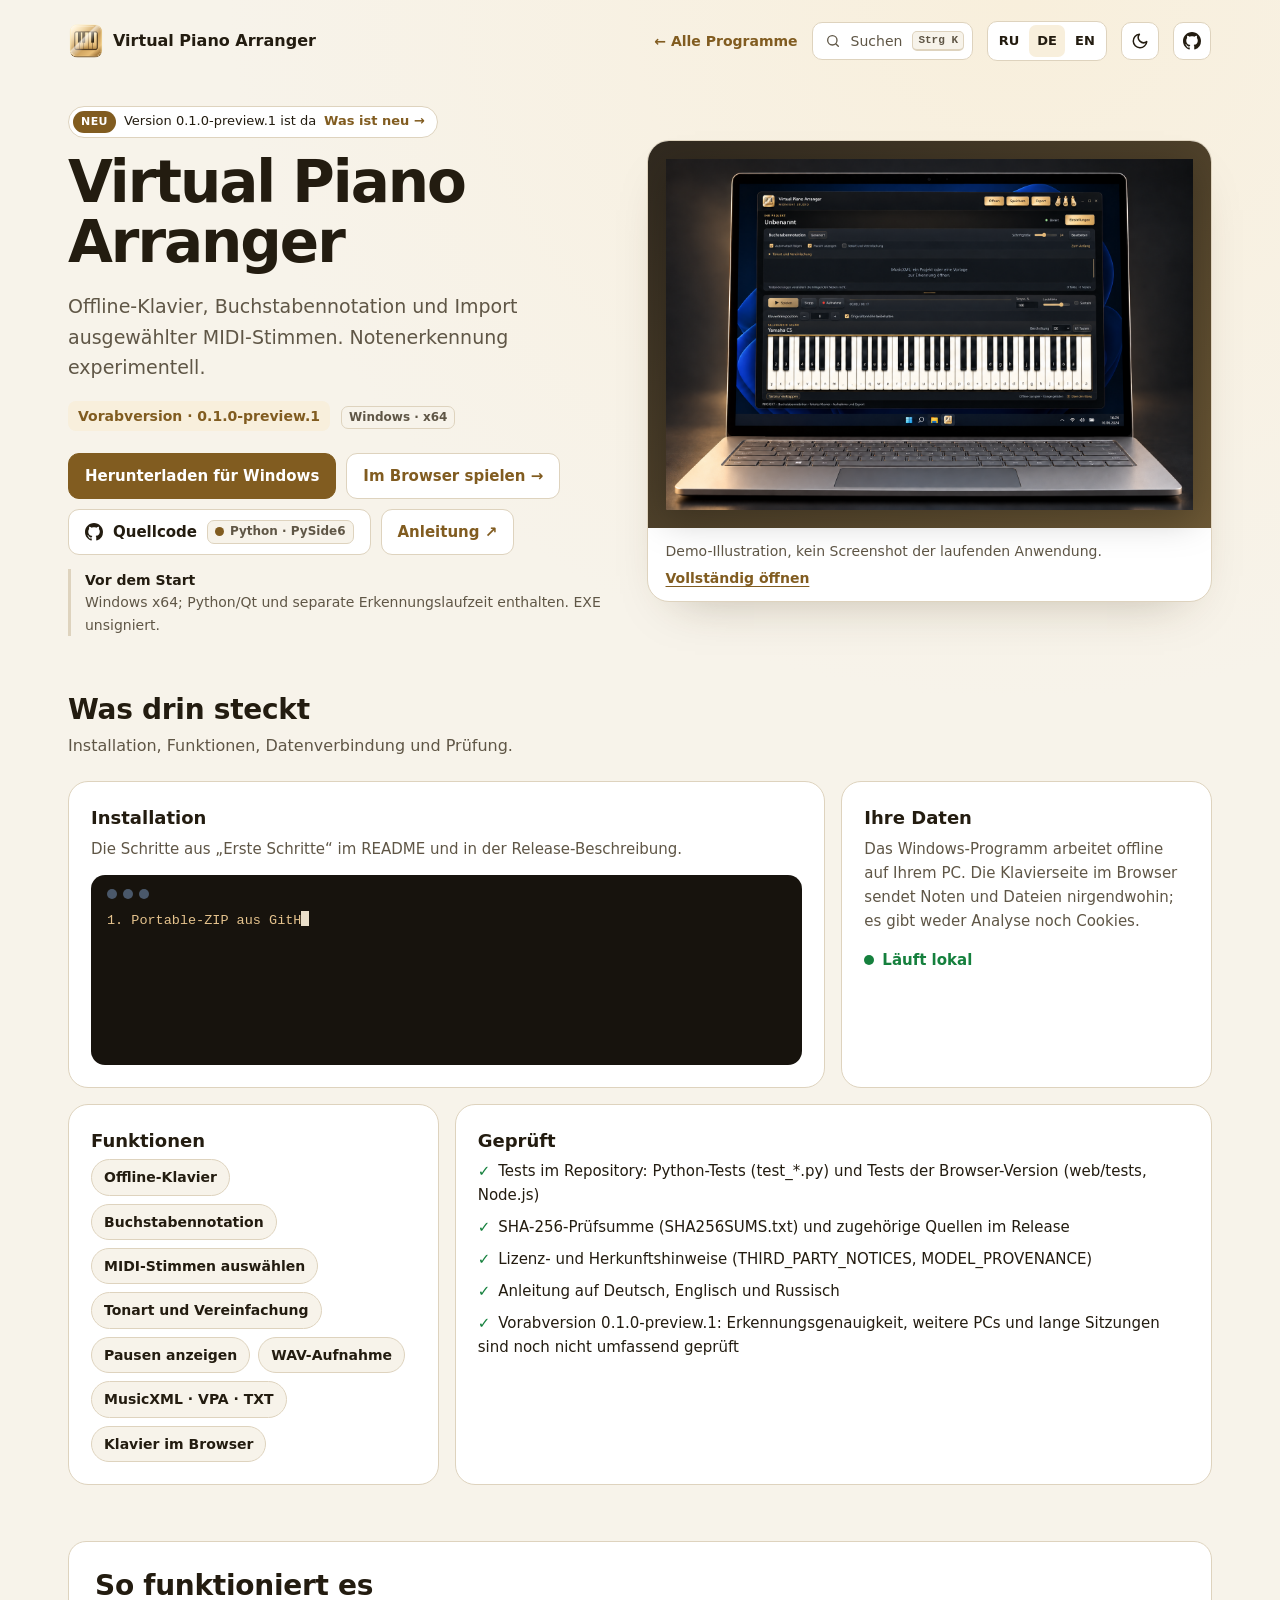
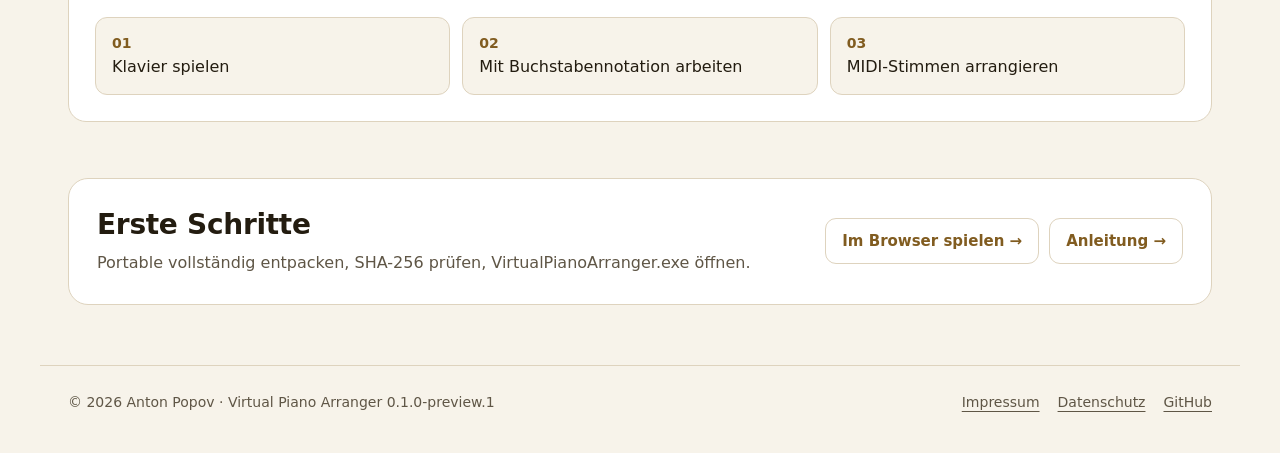
==== index.html @ 92aedd3a "site: studio guide, language pedals and note backdrop on play page" ====
<!doctype html>
<html lang="de">
<head>
<meta charset="utf-8">
<meta name="viewport" content="width=device-width,initial-scale=1">
<meta name="color-scheme" content="light dark">
<meta name="description" content="Offline-Klavier, Buchstabennotation und Import ausgewählter MIDI-Stimmen. Notenerkennung experimentell.">
<title>Virtual Piano Arranger — Anleitung · Vorabversion · 0.1.0-preview.1</title>
<link rel="icon" href="presentation-icon.png">
<script src="assets/kit/kit-theme.js"></script><link rel="stylesheet" href="assets/kit/kit.css?v=2026.11.05-1"><link rel="stylesheet" href="theme.css?v=2026.11.05-1"><script src="assets/kit/programs.js?v=2026.11.05-1" defer></script><script src="assets/kit/kit.js?v=2026.11.05-1" defer></script>
<link rel="stylesheet" href="presentation.css?v=2026.11.05-1">
</head>
<body class="ppk-page">
<a class="ppk-skip" href="#main">Zum Inhalt</a>
<div class="ppk-nav-wrap" id="ppk-nav-wrap">
  <nav class="ppk-nav" aria-label="Hauptnavigation">
    <a class="ppk-brand" href="index.html"><img src="presentation-icon.png" alt="" width="34" height="34"><span>Virtual Piano Arranger</span></a>
    <span class="ppk-spacer"></span>
    <a class="ppk-back" href="https://popovantondev.github.io/popovantondev/index.html">← Alle Programme</a>
    <button class="ppk-search-btn" type="button" data-ppk-open-search aria-label="Programme durchsuchen"><span>Suchen</span><kbd>Strg K</kbd></button>
    <div class="ppk-langs"><a href="index-ru.html" lang="ru" hreflang="ru">RU</a><a href="index.html" lang="de" hreflang="de" aria-current="page">DE</a><a href="index-en.html" lang="en" hreflang="en">EN</a></div>
    <button class="ppk-icon-btn ppk-theme-btn" type="button" data-ppk-theme aria-label="Farbschema wechseln"></button>
    <a class="ppk-icon-btn ppk-gh-btn" href="https://github.com/popovantondev/VirtualPianoArranger" aria-label="GitHub"></a>
  </nav>
</div>
<main class="ppk-shell" id="main">
<div class="ppk-hero">
<div>
<a class="ppk-pill" href="https://github.com/popovantondev/VirtualPianoArranger/releases/tag/v0.1.0-preview.1"><span class="ppk-new">NEU</span><span>Version 0.1.0-preview.1 ist da</span> <span class="ppk-more">Was ist neu →</span></a>
<h1>Virtual Piano Arranger</h1>
<p class="ppk-lead">Offline-Klavier, Buchstabennotation und Import ausgewählter MIDI-Stimmen. Notenerkennung experimentell.</p>
<span class="ppk-status">Vorabversion · 0.1.0-preview.1</span> <span class="ppk-chip ppk-meta-chip">Windows · x64</span>
<div class="ppk-actions">
<a class="ppk-btn ppk-btn-primary" href="https://github.com/popovantondev/VirtualPianoArranger/releases/tag/v0.1.0-preview.1">Herunterladen für Windows</a>
<a class="ppk-btn" href="play-de.html">Im Browser spielen →</a>
<a class="ppk-btn ppk-btn-gh" href="https://github.com/popovantondev/VirtualPianoArranger">Quellcode <span class="ppk-chip"><i class="ppk-dot"></i>Python · PySide6</span></a>
<a class="ppk-btn" href="Guide-de.html">Anleitung ↗</a>
</div>
<p class="ppk-requirements"><strong>Vor dem Start</strong>Windows x64; Python/Qt und separate Erkennungslaufzeit enthalten. EXE unsigniert.</p>

</div>
<figure class="ppk-preview">
<div class="ppk-stage"><a href="assets/surface-laptop-de-v1.png"><img src="assets/surface-laptop-de-v1.png" alt="Virtual Piano Arranger — Demo-Illustration, kein Screenshot der laufenden Anwendung." decoding="async"></a></div>
<figcaption>Demo-Illustration, kein Screenshot der laufenden Anwendung.<a class="ppk-open" href="assets/surface-laptop-de-v1.png">Vollständig öffnen</a></figcaption>
</figure>
</div>

<section class="ppk-bento-section ppk-section ppk-reveal">
<h2>Was drin steckt</h2>
<p class="ppk-sub">Installation, Funktionen, Datenverbindung und Prüfung.</p>
<div class="ppk-bento">
<div class="ppk-tile ppk-wide"><h3>Installation</h3><p>Die Schritte aus „Erste Schritte“ im README und in der Release-Beschreibung.</p><div class="ppk-term" role="group" aria-label="Installation"><div class="ppk-term-bar"><i></i><i></i><i></i></div><div class="ppk-term-out"><div class="ppk-ps">1. Portable-ZIP aus GitHub Releases laden, SHA-256 mit SHA256SUMS.txt vergleichen</div><div class="ppk-ps">2. Den gesamten Portable-Ordner entpacken</div><div class="ppk-dim">   Die EXE nicht von ihren Begleitdateien trennen; Python und Administratorrechte sind nicht nötig</div><div class="ppk-ps">3. VirtualPianoArranger.exe starten (die EXE ist nicht digital signiert)</div><div class="ppk-ok">4. MIDI-Datei öffnen, Stimmen anhören und importieren</div></div></div></div>
<div class="ppk-tile"><h3>Ihre Daten</h3><p>Das Windows-Programm arbeitet offline auf Ihrem PC. Die Klavierseite im Browser sendet Noten und Dateien nirgendwohin; es gibt weder Analyse noch Cookies.</p><span class="ppk-live">Läuft lokal</span></div>
<div class="ppk-tile"><h3>Funktionen</h3><div class="ppk-chips"><span>Offline-Klavier</span><span>Buchstabennotation</span><span>MIDI-Stimmen auswählen</span><span>Tonart und Vereinfachung</span><span>Pausen anzeigen</span><span>WAV-Aufnahme</span><span>MusicXML · VPA · TXT</span><span>Klavier im Browser</span></div></div>
<div class="ppk-tile ppk-wide"><h3>Geprüft</h3><ul class="ppk-checks"><li>Tests im Repository: Python-Tests (test_*.py) und Tests der Browser-Version (web/tests, Node.js)</li><li>SHA-256-Prüfsumme (SHA256SUMS.txt) und zugehörige Quellen im Release</li><li>Lizenz- und Herkunftshinweise (THIRD_PARTY_NOTICES, MODEL_PROVENANCE)</li><li>Anleitung auf Deutsch, Englisch und Russisch</li><li>Vorabversion 0.1.0-preview.1: Erkennungsgenauigkeit, weitere PCs und lange Sitzungen sind noch nicht umfassend geprüft</li></ul></div>
</div>
</section>

<section class="ppk-section ppk-process ppk-reveal" aria-labelledby="process-title">
<h2 id="process-title">So funktioniert es</h2>
<ol class="ppk-flow"><li>Klavier spielen</li><li>Mit Buchstabennotation arbeiten</li><li>MIDI-Stimmen arrangieren</li></ol>
</section>

<section class="ppk-section ppk-start ppk-reveal">
<div><h2>Erste Schritte</h2><p>Portable vollständig entpacken, SHA-256 prüfen, VirtualPianoArranger.exe öffnen.</p></div>
<div class="ppk-actions"><a class="ppk-btn" href="play-de.html">Im Browser spielen →</a><a class="ppk-btn" href="Guide-de.html">Anleitung →</a></div>
</section>
</main>
<footer class="ppk-footer">
  <span>© 2026 Anton Popov · Virtual Piano Arranger 0.1.0-preview.1</span>
  <nav aria-label="Rechtliches"><a href="https://popovantondev.github.io/popovantondev/impressum.html">Impressum</a><a href="https://popovantondev.github.io/popovantondev/datenschutz.html">Datenschutz</a><a href="https://github.com/popovantondev/VirtualPianoArranger">GitHub</a></nav>
</footer>
</body>
</html>
---- assets/kit/kit.css ----
/* popovantondev shared kit: tokens, header, search palette, components, footer.
   Everything is prefixed ppk-. Pages set their accent in their own CSS (see demo.html).
   Kit tokens have zero specificity (:where), so any page rule overrides them regardless of load order. */

/* ---------- tokens ---------- */
:where(:root){color-scheme:light;
  --ppk-bg:#f3f6fb;--ppk-panel:#ffffff;--ppk-ink:#172a42;--ppk-muted:#52647b;--ppk-line:#d9e3ee;
  --ppk-accent:#0f6f7c;--ppk-accent-ink:#ffffff;--ppk-tint:#e2f2f3;--ppk-hero:#0c3a45;--ppk-hero-end:#1b6b78;
  --ppk-glass:rgba(255,255,255,.76);--ppk-term:#0f1b26;--ppk-term-ink:#d6e4ef;--ppk-term-ps:#7fd4dc;--ppk-term-ok:#6ee787;--ppk-term-dim:#8fa3b6;
  --ppk-ok:#15803d;--ppk-ok-bg:#dcfce7;--ppk-ok-fg:#166534;--ppk-warn-bg:#fef3c7;--ppk-warn-fg:#92400e;
  --ppk-focus:#1a5fd0;--ppk-shadow:0 22px 50px -30px rgba(22,43,72,.35);
  --ppk-radius-s:8px;--ppk-radius-m:12px;--ppk-radius-l:20px;--ppk-radius-pill:999px;
  --ppk-font:system-ui,-apple-system,"Segoe UI",sans-serif;--ppk-mono:ui-monospace,"Cascadia Code",Consolas,monospace;--ppk-shell:1200px}
:where([data-theme="dark"]){color-scheme:dark;
  --ppk-bg:#0c131b;--ppk-panel:#131d28;--ppk-ink:#e5edf5;--ppk-muted:#9badbf;--ppk-line:#233142;
  --ppk-accent:#3cc1cc;--ppk-accent-ink:#03262b;--ppk-tint:#11343a;--ppk-hero:#082a32;--ppk-hero-end:#145a65;
  --ppk-glass:rgba(19,29,40,.76);--ppk-term:#070d13;--ppk-term-ink:#d6e4ef;--ppk-term-ps:#7fd4dc;--ppk-term-ok:#6ee787;--ppk-term-dim:#8fa3b6;
  --ppk-ok:#4ade80;--ppk-ok-bg:#14532d;--ppk-ok-fg:#bbf7d0;--ppk-warn-bg:#78350f;--ppk-warn-fg:#fde68a;
  --ppk-focus:#7ab8ff;--ppk-shadow:0 22px 50px -30px rgba(0,0,0,.7)}
@media (prefers-color-scheme:dark){:where(:root:not([data-theme])){color-scheme:dark;
  --ppk-bg:#0c131b;--ppk-panel:#131d28;--ppk-ink:#e5edf5;--ppk-muted:#9badbf;--ppk-line:#233142;
  --ppk-accent:#3cc1cc;--ppk-accent-ink:#03262b;--ppk-tint:#11343a;--ppk-hero:#082a32;--ppk-hero-end:#145a65;
  --ppk-glass:rgba(19,29,40,.76);--ppk-term:#070d13;--ppk-term-ink:#d6e4ef;--ppk-term-ps:#7fd4dc;--ppk-term-ok:#6ee787;--ppk-term-dim:#8fa3b6;
  --ppk-ok:#4ade80;--ppk-ok-bg:#14532d;--ppk-ok-fg:#bbf7d0;--ppk-warn-bg:#78350f;--ppk-warn-fg:#fde68a;
  --ppk-focus:#7ab8ff;--ppk-shadow:0 22px 50px -30px rgba(0,0,0,.7)}}

/* ---------- base (only inside pages that opt in with class ppk-page on body) ---------- */
.ppk-page{margin:0;background:radial-gradient(ellipse at 80% 0,var(--ppk-tint),transparent 55%),var(--ppk-bg);background-attachment:fixed;color:var(--ppk-ink);font:16px/1.6 var(--ppk-font);transition:background-color .3s,color .3s}
.ppk-page *,.ppk-page *::before,.ppk-page *::after{box-sizing:border-box}
:where(.ppk-page a){color:var(--ppk-accent);text-underline-offset:4px}
:where(.ppk-page img){max-width:100%;height:auto}
:where(.ppk-page button){font:inherit;color:inherit}
.ppk-page :focus-visible,.ppk-overlay :focus-visible,.ppk-nav-wrap :focus-visible,.ppk-footer :focus-visible{outline:3px solid var(--ppk-focus);outline-offset:3px}
:where(.ppk-page h1),.ppk-title{font-size:clamp(34px,4.6vw,58px);line-height:1.05;letter-spacing:-.035em;margin:14px 0 18px}
:where(.ppk-page h2),.ppk-h2{font-size:clamp(22px,2.4vw,28px);line-height:1.25;letter-spacing:-.01em;margin:0 0 6px}
.ppk-page [hidden],.ppk-overlay[hidden]{display:none!important}
.ppk-shell{max-width:var(--ppk-shell);margin:0 auto;padding:0 28px}
.ppk-section{margin:56px 0;position:relative}
.ppk-sub{color:var(--ppk-muted);margin:0 0 22px}
.ppk-sr-only{position:absolute!important;width:1px;height:1px;margin:-1px;padding:0;overflow:hidden;clip:rect(0 0 0 0);white-space:nowrap;border:0}
.ppk-skip{position:absolute;left:12px;top:-60px;z-index:200;background:var(--ppk-panel);color:var(--ppk-ink);border:2px solid var(--ppk-focus);border-radius:var(--ppk-radius-m);padding:8px 14px;font-weight:700;text-decoration:none}
.ppk-skip:focus{top:12px}
html.ppk-lock{overflow:hidden}

/* ---------- icons (CSS masks, work without JS and without inline SVG) ---------- */
.ppk-search-btn::before,.ppk-gh-btn::before,.ppk-theme-btn::before,.ppk-btn-gh::before{content:"";flex:none;background:currentColor;-webkit-mask:var(--ppk-ico) center/contain no-repeat;mask:var(--ppk-ico) center/contain no-repeat}
.ppk-search-btn::before{--ppk-ico:url("data:image/svg+xml,%3Csvg xmlns='http://www.w3.org/2000/svg' viewBox='0 0 24 24' fill='none' stroke='black' stroke-width='2' stroke-linecap='round'%3E%3Ccircle cx='11' cy='11' r='7'/%3E%3Cpath d='m20 20-3.5-3.5'/%3E%3C/svg%3E");width:16px;height:16px}
.ppk-gh-btn::before,.ppk-btn-gh::before{--ppk-ico:url("data:image/svg+xml,%3Csvg xmlns='http://www.w3.org/2000/svg' viewBox='0 0 16 16'%3E%3Cpath d='M8 0C3.58 0 0 3.58 0 8c0 3.54 2.29 6.53 5.47 7.59.4.07.55-.17.55-.38 0-.19-.01-.82-.01-1.49-2.01.37-2.53-.49-2.69-.94-.09-.23-.48-.94-.82-1.13-.28-.15-.68-.52-.01-.53.63-.01 1.08.58 1.23.82.72 1.21 1.87.87 2.33.66.07-.52.28-.87.51-1.07-1.78-.2-3.64-.89-3.64-3.95 0-.87.31-1.59.82-2.15-.08-.2-.36-1.02.08-2.12 0 0 .67-.21 2.2.82.64-.18 1.32-.27 2-.27.68 0 1.36.09 2 .27 1.53-1.04 2.2-.82 2.2-.82.44 1.1.16 1.92.08 2.12.51.56.82 1.27.82 2.15 0 3.07-1.87 3.75-3.65 3.95.29.25.54.73.54 1.48 0 1.07-.01 1.93-.01 2.2 0 .21.15.46.55.38A8.013 8.013 0 0 0 16 8c0-4.42-3.58-8-8-8z'/%3E%3C/svg%3E");width:18px;height:18px}
.ppk-theme-btn::before{--ppk-ico:url("data:image/svg+xml,%3Csvg xmlns='http://www.w3.org/2000/svg' viewBox='0 0 24 24' fill='none' stroke='black' stroke-width='2' stroke-linecap='round' stroke-linejoin='round'%3E%3Cpath d='M21 12.8A9 9 0 1 1 11.2 3a7 7 0 0 0 9.8 9.8z'/%3E%3C/svg%3E");width:18px;height:18px}
:root[data-theme="dark"] .ppk-theme-btn::before{--ppk-ico:url("data:image/svg+xml,%3Csvg xmlns='http://www.w3.org/2000/svg' viewBox='0 0 24 24' fill='none' stroke='black' stroke-width='2' stroke-linecap='round'%3E%3Ccircle cx='12' cy='12' r='4.5'/%3E%3Cpath d='M12 2v2M12 20v2M4.9 4.9l1.4 1.4M17.7 17.7l1.4 1.4M2 12h2M20 12h2M4.9 19.1l1.4-1.4M17.7 6.3l1.4-1.4'/%3E%3C/svg%3E")}
@media (prefers-color-scheme:dark){:root:not([data-theme]) .ppk-theme-btn::before{--ppk-ico:url("data:image/svg+xml,%3Csvg xmlns='http://www.w3.org/2000/svg' viewBox='0 0 24 24' fill='none' stroke='black' stroke-width='2' stroke-linecap='round'%3E%3Ccircle cx='12' cy='12' r='4.5'/%3E%3Cpath d='M12 2v2M12 20v2M4.9 4.9l1.4 1.4M17.7 17.7l1.4 1.4M2 12h2M20 12h2M4.9 19.1l1.4-1.4M17.7 6.3l1.4-1.4'/%3E%3C/svg%3E")}}
.ppk-search-btn:has(svg)::before,.ppk-icon-btn:has(svg)::before,.ppk-btn-gh:has(svg)::before{display:none}

/* ---------- header: static markup, JS only improves it ---------- */
.ppk-nav-wrap{position:sticky;top:0;z-index:40;padding:10px 0 0;transition:padding .3s}
.ppk-nav-wrap.ppk-floating{padding-inline:8px}
.ppk-nav{max-width:var(--ppk-shell);margin:0 auto;display:flex;align-items:center;gap:14px;padding:10px 28px;border:1px solid transparent;border-radius:0;font:14px/1.3 var(--ppk-font);color:var(--ppk-ink);transition:max-width .35s cubic-bezier(.2,.8,.2,1),padding .35s cubic-bezier(.2,.8,.2,1),border-radius .35s,background-color .35s,box-shadow .35s}
.ppk-nav *,.ppk-nav *::before,.ppk-nav *::after{box-sizing:border-box}
.ppk-floating .ppk-nav{max-width:980px;padding:8px 10px 8px 16px;border-color:var(--ppk-line);border-radius:var(--ppk-radius-pill);background:var(--ppk-glass);-webkit-backdrop-filter:blur(14px) saturate(1.4);backdrop-filter:blur(14px) saturate(1.4);box-shadow:0 10px 30px -18px rgba(0,0,0,.35)}
.ppk-brand{display:flex;align-items:center;gap:10px;min-width:0;font-size:16px;font-weight:750;color:var(--ppk-ink);text-decoration:none;white-space:nowrap}
.ppk-brand img{width:34px;height:34px;flex:none;border-radius:9px}
.ppk-brand span{overflow:hidden;text-overflow:ellipsis}
.ppk-spacer{flex:1}
.ppk-back{display:inline-flex;align-items:center;min-height:38px;font-size:14px;font-weight:650;color:var(--ppk-accent);text-decoration:none;white-space:nowrap}
.ppk-back:hover{text-decoration:underline;text-underline-offset:4px}
.ppk-search-btn{display:none;align-items:center;gap:10px;min-height:38px;padding:6px 8px 6px 12px;border:1px solid var(--ppk-line);border-radius:10px;background:var(--ppk-panel);color:var(--ppk-muted);font:inherit;font-size:14px;cursor:pointer;transition:border-color .2s}
.ppk-search-btn:hover{border-color:var(--ppk-accent)}
html.ppk-js .ppk-search-btn{display:flex}
.ppk-search-btn kbd,.ppk-kbd{font:600 11px/1 var(--ppk-mono);border:1px solid var(--ppk-line);border-bottom-width:2px;border-radius:5px;padding:3px 5px;color:var(--ppk-muted);background:var(--ppk-bg)}
.ppk-langs{display:flex;gap:2px;padding:3px;border:1px solid var(--ppk-line);border-radius:10px;background:var(--ppk-panel)}
.ppk-langs a{display:grid;place-items:center;min-width:36px;min-height:32px;border-radius:7px;color:var(--ppk-ink);font-size:13px;font-weight:700;text-decoration:none}
.ppk-langs a:hover{background:var(--ppk-bg)}
.ppk-langs a[aria-current]{background:var(--ppk-tint);color:var(--ppk-ink)}
.ppk-icon-btn{display:grid;place-items:center;width:38px;height:38px;padding:0;border:1px solid var(--ppk-line);border-radius:10px;background:var(--ppk-panel);color:var(--ppk-ink);text-decoration:none;cursor:pointer;transition:border-color .2s}
.ppk-icon-btn:hover{border-color:var(--ppk-accent)}
.ppk-icon-btn svg{width:18px;height:18px}
html:not(.ppk-js) .ppk-theme-btn{display:none}

/* ---------- hero parts ---------- */
.ppk-hero{display:grid;grid-template-columns:minmax(0,1fr) minmax(0,1.05fr);gap:40px;align-items:center;margin:34px 0 10px}
.ppk-hero>*{min-width:0}
.ppk-pill{display:inline-flex;align-items:center;gap:8px;max-width:100%;padding:4px 12px 4px 4px;border:1px solid var(--ppk-line);border-radius:var(--ppk-radius-pill);background:var(--ppk-panel);color:var(--ppk-ink);font-size:13px;text-decoration:none;transition:border-color .2s,transform .2s}
.ppk-pill:hover{border-color:var(--ppk-accent);transform:translateY(-1px)}
.ppk-pill .ppk-new{flex:none;background:var(--ppk-accent);color:var(--ppk-accent-ink);border-radius:var(--ppk-radius-pill);padding:2px 8px;font-weight:800;font-size:11px;letter-spacing:.04em}
.ppk-pill .ppk-more{color:var(--ppk-accent);font-weight:650;white-space:nowrap}
.ppk-lead{margin:0 0 18px;color:var(--ppk-muted);font-size:19px}
.ppk-status{display:inline-block;padding:4px 10px;border-radius:var(--ppk-radius-s);background:var(--ppk-tint);color:var(--ppk-accent);font-size:14px;font-weight:700}
.ppk-actions{display:flex;flex-wrap:wrap;align-items:center;gap:10px;margin:22px 0 14px}
.ppk-btn{display:inline-flex;align-items:center;gap:10px;min-height:46px;padding:10px 16px;border:1px solid var(--ppk-line);border-radius:11px;background:var(--ppk-panel);color:var(--ppk-accent);font-size:15px;font-weight:700;text-decoration:none;cursor:pointer;transition:transform .15s,box-shadow .2s,border-color .2s}
.ppk-btn:hover{transform:translateY(-1px);box-shadow:0 8px 20px -12px rgba(0,0,0,.35);border-color:var(--ppk-accent)}
.ppk-btn-primary{background:var(--ppk-accent);border-color:var(--ppk-accent);color:var(--ppk-accent-ink)}
.ppk-btn-gh{color:var(--ppk-ink)}
.ppk-chip{display:inline-flex;align-items:center;gap:6px;padding:1px 7px;border:1px solid var(--ppk-line);border-radius:7px;background:var(--ppk-bg);color:var(--ppk-muted);font-size:12px;font-weight:600}
.ppk-dot{display:inline-block;width:9px;height:9px;border-radius:50%;background:var(--ppk-accent)}
.ppk-requirements{margin:0;padding-left:14px;border-left:3px solid var(--ppk-line);color:var(--ppk-muted);font-size:14px}
.ppk-requirements strong{display:block;color:var(--ppk-ink)}
.ppk-preview{position:relative;margin:0;overflow:hidden;border:1px solid var(--ppk-line);border-radius:22px;background:var(--ppk-panel);box-shadow:var(--ppk-shadow)}
.ppk-stage{display:grid;place-items:center;padding:18px;background:linear-gradient(145deg,var(--ppk-hero),var(--ppk-hero-end))}
.ppk-stage img{display:block;width:auto;max-height:470px;filter:drop-shadow(0 8px 18px rgba(0,0,0,.25))}
.ppk-preview figcaption{padding:12px 18px;color:var(--ppk-muted);font-size:14px}

/* ---------- bento ---------- */
.ppk-bento{display:grid;grid-template-columns:repeat(3,minmax(0,1fr));gap:16px}
.ppk-tile{position:relative;min-width:0;overflow:hidden;padding:22px;border:1px solid var(--ppk-line);border-radius:var(--ppk-radius-l);background:var(--ppk-panel)}
.ppk-tile h3{margin:0 0 4px;font-size:18px}
.ppk-tile p{margin:0 0 14px;color:var(--ppk-muted);font-size:15px}
.ppk-wide{grid-column:span 2}
.ppk-term{min-height:178px;overflow:hidden;padding:14px 16px;border-radius:14px;background:var(--ppk-term);color:var(--ppk-term-ink);font:13.5px/1.75 var(--ppk-mono)}
.ppk-term-bar{display:flex;gap:6px;margin-bottom:10px}
.ppk-term-bar i{width:10px;height:10px;border-radius:50%;background:#4a586a}
.ppk-term-out>div{overflow-wrap:anywhere}
.ppk-term .ppk-ps{color:var(--ppk-term-ps)}
.ppk-term .ppk-ok{color:var(--ppk-term-ok)}
.ppk-term .ppk-dim{color:var(--ppk-term-dim)}
.ppk-cursor{display:inline-block;width:8px;height:1.05em;background:var(--ppk-term-ink);vertical-align:-2px;animation:ppk-blink 1s steps(1) infinite}
@keyframes ppk-blink{50%{opacity:0}}
.ppk-chips{display:flex;flex-wrap:wrap;gap:8px}
.ppk-chips span{padding:6px 12px;border:1px solid var(--ppk-line);border-radius:var(--ppk-radius-pill);background:var(--ppk-bg);font-size:14px;font-weight:600;transition:transform .2s,border-color .2s}
.ppk-chips span:hover{transform:translateY(-2px);border-color:var(--ppk-accent)}
.ppk-live{display:inline-flex;align-items:center;gap:8px;color:var(--ppk-ok);font-size:15px;font-weight:700}
.ppk-live::before{content:"";width:10px;height:10px;border-radius:50%;background:var(--ppk-ok);box-shadow:0 0 0 0 rgba(22,163,74,.55);animation:ppk-pulse 2s infinite}
@keyframes ppk-pulse{70%{box-shadow:0 0 0 10px rgba(22,163,74,0)}100%{box-shadow:0 0 0 0 rgba(22,163,74,0)}}
.ppk-checks{display:grid;gap:8px;margin:0;padding:0;list-style:none;font-size:15px}
.ppk-checks li::before{content:"\2713";margin-right:8px;color:var(--ppk-ok);font-weight:800}

/* ---------- steps ---------- */
.ppk-process{padding:26px;border:1px solid var(--ppk-line);border-radius:18px;background:var(--ppk-panel)}
.ppk-flow{display:grid;grid-template-columns:repeat(3,minmax(0,1fr));gap:12px;margin:14px 0 0;padding:0;list-style:none;counter-reset:ppk-step}
.ppk-flow li{padding:14px 16px;border:1px solid var(--ppk-line);border-radius:var(--ppk-radius-m);background:var(--ppk-bg)}
.ppk-flow li::before{counter-increment:ppk-step;content:counter(ppk-step,decimal-leading-zero);display:block;color:var(--ppk-accent);font-size:14px;font-weight:700}

/* ---------- tabs and program cards ---------- */
.ppk-tabs{display:inline-flex;flex-wrap:wrap;gap:4px;padding:4px;border:1px solid var(--ppk-line);border-radius:14px;background:var(--ppk-panel)}
.ppk-tabs button{padding:8px 14px;min-height:38px;border:0;border-radius:10px;background:transparent;color:var(--ppk-muted);font-size:14px;font-weight:650;cursor:pointer;transition:background-color .2s,color .2s}
.ppk-tabs button:hover{color:var(--ppk-ink)}
.ppk-tabs button[aria-selected="true"]{background:var(--ppk-accent);color:var(--ppk-accent-ink)}
.ppk-app-grid{display:grid;grid-template-columns:repeat(auto-fill,minmax(230px,1fr));gap:12px;margin-top:16px}
.ppk-app-card{display:flex;align-items:flex-start;gap:12px;padding:14px;border:1px solid var(--ppk-line);border-radius:14px;background:var(--ppk-panel);color:var(--ppk-ink);text-decoration:none;animation:ppk-fade .35s ease both;transition:border-color .2s,transform .2s}
.ppk-app-card:hover{border-color:var(--ppk-accent);transform:translateY(-2px)}
.ppk-app-card img{flex:none;width:36px;height:36px;border-radius:9px}
.ppk-app-card b{display:block;font-size:15px}
.ppk-app-card small{display:block;color:var(--ppk-muted);font-size:13px;line-height:1.4}
@keyframes ppk-fade{from{opacity:0;transform:translateY(6px)}}

/* ---------- demo frame ---------- */
.ppk-demo{overflow:hidden;border:1px solid var(--ppk-line);border-radius:var(--ppk-radius-l);background:var(--ppk-panel);box-shadow:var(--ppk-shadow)}
.ppk-demo-head{display:flex;flex-wrap:wrap;align-items:center;gap:10px;padding:12px 16px;border-bottom:1px solid var(--ppk-line);font-weight:700}
.ppk-demo-label{margin-left:auto;padding:3px 10px;border-radius:var(--ppk-radius-pill);background:var(--ppk-warn-bg);color:var(--ppk-warn-fg);font-size:13px;font-weight:700}
.ppk-demo-body{display:grid;grid-template-columns:220px minmax(0,1fr);min-height:250px}
.ppk-demo-side{display:grid;align-content:start;gap:10px;padding:16px;border-right:1px solid var(--ppk-line);font-size:14px}
.ppk-field{padding:8px 10px;border:1px solid var(--ppk-line);border-radius:10px;background:var(--ppk-bg)}
.ppk-field small{display:block;color:var(--ppk-muted)}
.ppk-demo-main{min-width:0;padding:16px}
.ppk-rows{display:grid;gap:6px;margin:0 0 12px;padding:0;list-style:none}
.ppk-rows li{display:grid;grid-template-columns:minmax(0,1fr) auto;gap:10px;align-items:center;padding:8px 12px;border:1px solid var(--ppk-line);border-radius:10px;font-size:14px;animation:ppk-fade .3s ease both}
.ppk-rows li>:first-child{overflow-wrap:anywhere}
.ppk-badge{padding:2px 8px;border-radius:6px;background:var(--ppk-tint);color:var(--ppk-ink);font-size:12px;font-weight:700}
.ppk-badge-ok{background:var(--ppk-ok-bg);color:var(--ppk-ok-fg)}
.ppk-badge-warn{background:var(--ppk-warn-bg);color:var(--ppk-warn-fg)}
.ppk-progress{height:8px;margin:10px 0;overflow:hidden;border:1px solid var(--ppk-line);border-radius:99px;background:var(--ppk-bg)}
.ppk-progress i{display:block;width:0;height:100%;background:var(--ppk-accent);transition:width .25s linear}
.ppk-demo-empty{padding:24px 0;color:var(--ppk-muted);font-size:14px}
.ppk-demo-done{color:var(--ppk-ok);font-weight:700}

/* ---------- search palette (built by kit.js) ---------- */
.ppk-overlay{position:fixed;inset:0;z-index:100;display:grid;place-items:start center;padding:12vh 16px 16px;background:rgba(8,15,24,.55);-webkit-backdrop-filter:blur(3px);backdrop-filter:blur(3px);font:16px/1.5 var(--ppk-font);color:var(--ppk-ink)}
.ppk-overlay *,.ppk-overlay *::before,.ppk-overlay *::after{box-sizing:border-box}
.ppk-palette{width:min(620px,100%);overflow:hidden;border:1px solid var(--ppk-line);border-radius:16px;background:var(--ppk-panel);box-shadow:0 30px 80px -20px rgba(0,0,0,.5);animation:ppk-pop .18s ease}
@keyframes ppk-pop{from{opacity:0;transform:translateY(-8px) scale(.98)}}
.ppk-phead{display:flex;align-items:center;border-bottom:1px solid var(--ppk-line)}
.ppk-palette-input{flex:1;min-width:0;padding:16px 18px;border:0;background:transparent;color:var(--ppk-ink);font:inherit;font-size:17px;outline:none}
.ppk-palette-input::placeholder{color:var(--ppk-muted);opacity:1}
.ppk-phead:focus-within{box-shadow:inset 0 -2px 0 var(--ppk-focus)}
.ppk-pclose{margin-right:12px;padding:6px 8px;border:1px solid var(--ppk-line);border-radius:7px;background:var(--ppk-bg);color:var(--ppk-muted);font:600 12px/1 var(--ppk-mono);cursor:pointer}
.ppk-plist{max-height:min(420px,55vh);margin:0;padding:6px;overflow:auto;list-style:none}
.ppk-pitem{display:flex;align-items:center;gap:12px;padding:9px 10px;border-radius:10px;color:var(--ppk-ink);text-decoration:none}
.ppk-pitem[aria-selected="true"]{background:var(--ppk-tint);box-shadow:inset 3px 0 0 var(--ppk-accent)}
.ppk-pitem img,.ppk-pletter{flex:none;width:30px;height:30px;border-radius:8px}
.ppk-pletter{display:grid;place-items:center;background:var(--ppk-accent);color:var(--ppk-accent-ink);font-weight:800}
.ppk-ptext{min-width:0}
.ppk-pname{display:block;font-weight:650}
.ppk-ptext small{display:block;overflow:hidden;color:var(--ppk-muted);font-size:12px;text-overflow:ellipsis;white-space:nowrap}
.ppk-pempty{margin:0;padding:22px 18px;color:var(--ppk-muted)}
.ppk-pfoot{display:flex;gap:14px;padding:9px 14px;border-top:1px solid var(--ppk-line);color:var(--ppk-muted);font-size:12px}

/* ---------- footer ---------- */
.ppk-footer{display:flex;flex-wrap:wrap;justify-content:space-between;gap:12px 16px;max-width:var(--ppk-shell);margin:60px auto 0;padding:26px 28px 40px;border-top:1px solid var(--ppk-line);color:var(--ppk-muted);font:14px/1.5 var(--ppk-font)}
.ppk-footer nav{display:flex;flex-wrap:wrap;gap:6px 18px}
.ppk-footer a{color:var(--ppk-muted);text-decoration:underline;text-underline-offset:4px}
.ppk-footer a:hover{color:var(--ppk-ink)}

/* ---------- long text (Guide pages): opt in with class ppk-prose ---------- */
.ppk-prose{line-height:1.7}
.ppk-prose table{display:block;max-width:100%;overflow-x:auto;border-collapse:collapse}
.ppk-prose th,.ppk-prose td{padding:8px 12px;border:1px solid var(--ppk-line);text-align:left;vertical-align:top}
.ppk-prose th{background:var(--ppk-tint)}
.ppk-prose pre,.ppk-prose code{font-family:var(--ppk-mono);font-size:.92em}
.ppk-prose pre{max-width:100%;overflow-x:auto;padding:14px 16px;border-radius:var(--ppk-radius-m);background:var(--ppk-term);color:var(--ppk-term-ink)}
.ppk-prose :not(pre)>code{padding:1px 6px;border-radius:6px;background:var(--ppk-tint)}
.ppk-prose blockquote{margin:1em 0;padding:2px 16px;border-left:3px solid var(--ppk-accent);color:var(--ppk-muted)}

/* ---------- scroll reveal (hidden state only exists when JS runs) ---------- */
html.ppk-js .ppk-reveal:not(.ppk-in){opacity:0;transform:translateY(14px)}
.ppk-reveal{transition:opacity .6s ease,transform .6s ease}

/* ---------- small screens ---------- */
@media (max-width:900px){.ppk-hero{grid-template-columns:1fr}.ppk-bento{grid-template-columns:1fr 1fr}}
@media (max-width:640px){
  .ppk-shell,.ppk-footer{padding-left:16px;padding-right:16px}
  .ppk-nav{gap:8px;padding:8px 12px}
  .ppk-back{font-size:0;justify-content:center;width:38px;padding:0}
  .ppk-back::before{content:"\2190";font-size:20px}
  .ppk-search-btn span,.ppk-search-btn kbd{display:none}
  .ppk-search-btn{padding:0;width:38px;justify-content:center}
  .ppk-langs a{min-width:32px}
  .ppk-bento{grid-template-columns:1fr}
  .ppk-wide{grid-column:auto}
  .ppk-flow{grid-template-columns:1fr}
  .ppk-demo-body{grid-template-columns:1fr}
  .ppk-demo-side{border-right:0;border-bottom:1px solid var(--ppk-line)}
  .ppk-demo-label{margin-left:0}
  .ppk-pfoot{display:none}
  .ppk-overlay{padding-top:8vh}
}
@media (max-width:520px){
  .ppk-nav{flex-wrap:wrap;row-gap:6px}
  .ppk-nav::after{content:"";order:4;flex-basis:100%;height:0}
  .ppk-brand{order:1;margin-right:auto}
  .ppk-theme-btn{order:2}
  .ppk-gh-btn{order:3}
  .ppk-back{order:5}
  .ppk-search-btn{order:6;margin-left:auto}
  .ppk-langs{order:7}
  .ppk-spacer{display:none}
  .ppk-floating .ppk-nav{border-radius:26px;padding:8px 10px}
  .ppk-tile{padding:18px}
}

@media (prefers-reduced-motion:reduce){
  .ppk-nav-wrap,.ppk-nav,.ppk-pill,.ppk-btn,.ppk-chips span,.ppk-app-card,.ppk-reveal,.ppk-progress i,.ppk-page{transition:none!important}
  .ppk-palette,.ppk-app-card,.ppk-rows li,.ppk-cursor,.ppk-live::before{animation:none!important}
  html.ppk-js .ppk-reveal:not(.ppk-in){opacity:1;transform:none}
}
@media (forced-colors:active){.ppk-pitem[aria-selected="true"]{outline:2px solid Highlight}.ppk-tabs button[aria-selected="true"]{outline:2px solid Highlight}}
---- theme.css ----
/* Virtual Piano Arranger palette on the shared kit tokens (assets/kit/kit.css). Generated by tools/build_presentation.py. */
:root{--ppk-bg:#f7f3ea;--ppk-panel:#ffffff;--ppk-ink:#231c10;--ppk-muted:#5f5646;--ppk-line:#ded3be;--ppk-accent:#815c20;--ppk-accent-ink:#ffffff;--ppk-tint:#f8efdc;--ppk-hero:#30291f;--ppk-hero-end:#6c5835;--ppk-glass:rgba(255,252,245,.78);--ppk-term:#17130d;--ppk-term-ink:#eadfca;--ppk-term-ps:#e5c38d;--ppk-term-ok:#8fd694;--ppk-term-dim:#a89f8e;--ppk-focus:#a8520a;--ppk-shadow:0 22px 50px -30px rgba(60,44,16,.35)}
:root[data-theme="dark"]{--ppk-bg:#111317;--ppk-panel:#1b1e24;--ppk-ink:#f1ece3;--ppk-muted:#b5b2ac;--ppk-line:#3d3629;--ppk-accent:#dfb87c;--ppk-accent-ink:#17140e;--ppk-tint:#2a2419;--ppk-hero:#30291f;--ppk-hero-end:#6c5835;--ppk-glass:rgba(27,30,36,.78);--ppk-term:#0b0c0e;--ppk-term-ink:#eadfca;--ppk-term-ps:#e5c38d;--ppk-term-ok:#8fd694;--ppk-term-dim:#a89f8e;--ppk-focus:#f0a85a;--ppk-shadow:0 22px 50px -30px rgba(0,0,0,.7)}
@media (prefers-color-scheme:dark){:root:not([data-theme]){--ppk-bg:#111317;--ppk-panel:#1b1e24;--ppk-ink:#f1ece3;--ppk-muted:#b5b2ac;--ppk-line:#3d3629;--ppk-accent:#dfb87c;--ppk-accent-ink:#17140e;--ppk-tint:#2a2419;--ppk-hero:#30291f;--ppk-hero-end:#6c5835;--ppk-glass:rgba(27,30,36,.78);--ppk-term:#0b0c0e;--ppk-term-ink:#eadfca;--ppk-term-ps:#e5c38d;--ppk-term-ok:#8fd694;--ppk-term-dim:#a89f8e;--ppk-focus:#f0a85a;--ppk-shadow:0 22px 50px -30px rgba(0,0,0,.7)}}
---- presentation.css ----
/* Landing-page-only rules. Components come from assets/kit/kit.css, the palette from theme.css. */
.ppk-meta-chip{margin-left:6px}
.ppk-start{display:grid;grid-template-columns:minmax(0,1fr) auto;gap:24px;align-items:center;padding:28px;border:1px solid var(--ppk-line);border-radius:var(--ppk-radius-l);background:var(--ppk-panel)}
.ppk-start h2{margin:0 0 8px}.ppk-start p{margin:0;color:var(--ppk-muted)}.ppk-start .ppk-actions{margin:0}
.ppk-notice{margin:14px 0 0;padding:12px 14px;border-radius:var(--ppk-radius-m);background:var(--ppk-tint);color:var(--ppk-ink);font-size:15px}
.ppk-stage a{display:grid;place-items:center;max-width:100%}
.ppk-open{display:block;margin-top:4px;color:var(--ppk-accent);font-weight:600;text-underline-offset:3px}
@media (max-width:760px){.ppk-start{grid-template-columns:1fr;padding:22px}}
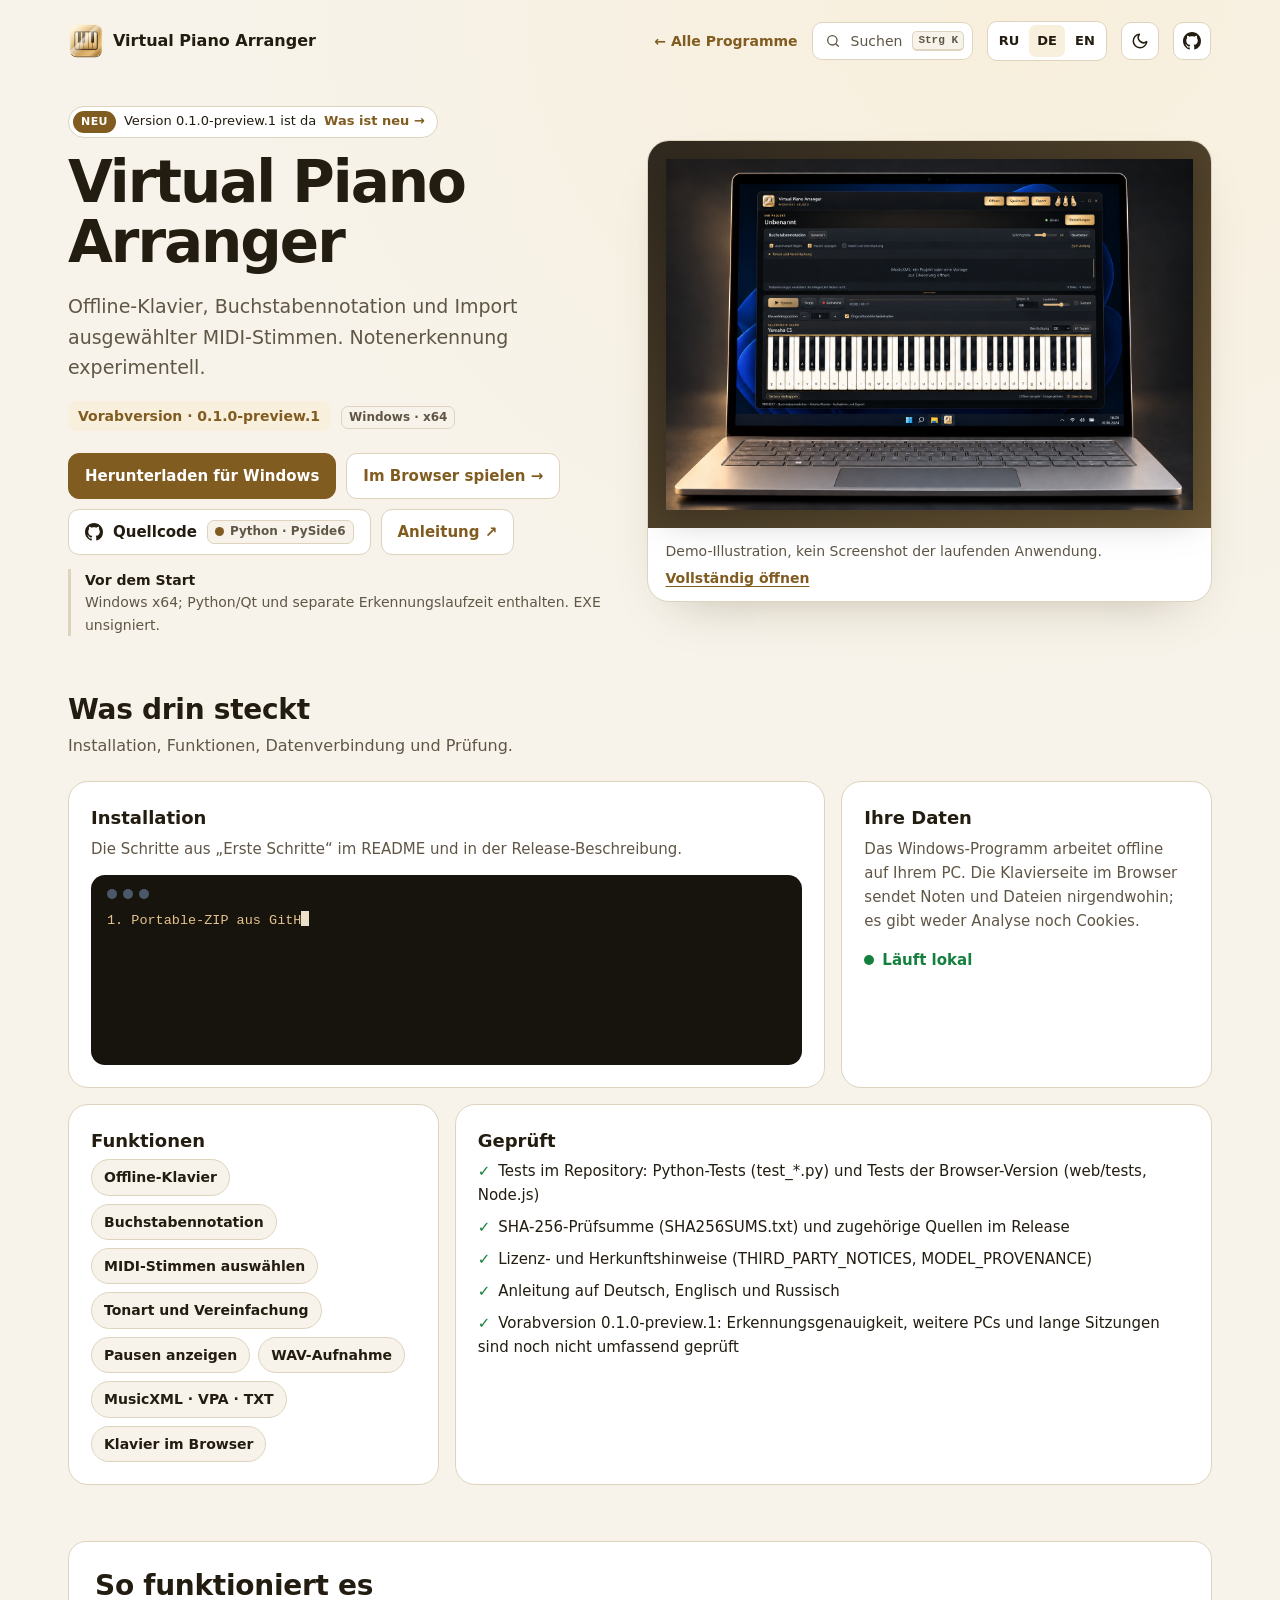
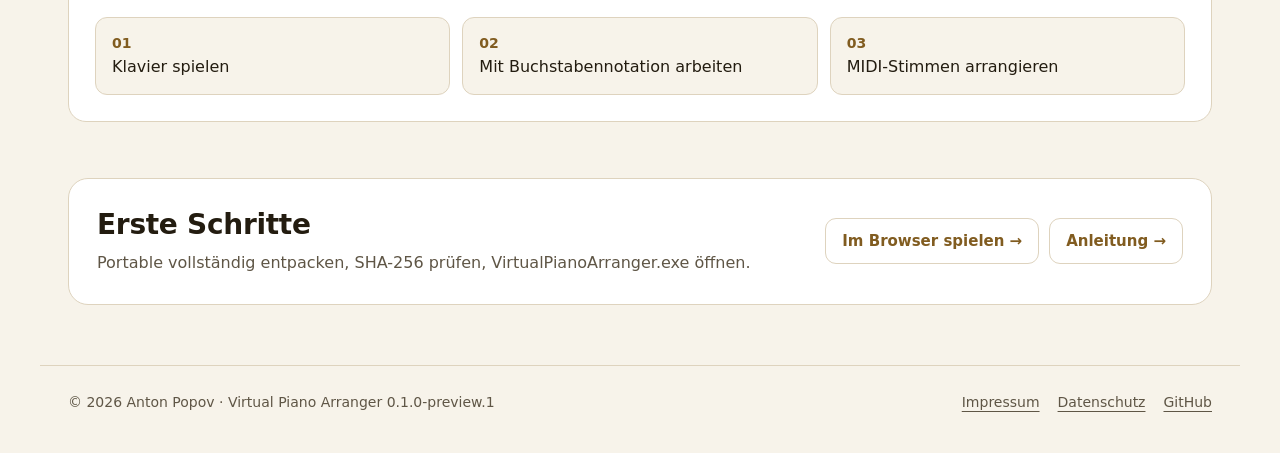
==== commit 9dffdeeb: "kit: full brand in floating header, lighter pill transition" ====
--- a/index.html
+++ b/index.html
@@ -7,8 +7,8 @@
 <meta name="description" content="Offline-Klavier, Buchstabennotation und Import ausgewählter MIDI-Stimmen. Notenerkennung experimentell.">
 <title>Virtual Piano Arranger — Anleitung · Vorabversion · 0.1.0-preview.1</title>
 <link rel="icon" href="presentation-icon.png">
-<script src="assets/kit/kit-theme.js"></script><link rel="stylesheet" href="assets/kit/kit.css?v=2026.11.05-1"><link rel="stylesheet" href="theme.css?v=2026.11.05-1"><script src="assets/kit/programs.js?v=2026.11.05-1" defer></script><script src="assets/kit/kit.js?v=2026.11.05-1" defer></script>
-<link rel="stylesheet" href="presentation.css?v=2026.11.05-1">
+<script src="assets/kit/kit-theme.js"></script><link rel="stylesheet" href="assets/kit/kit.css?v=2026.11.06-1"><link rel="stylesheet" href="theme.css?v=2026.11.06-1"><script src="assets/kit/programs.js?v=2026.11.06-1" defer></script><script src="assets/kit/kit.js?v=2026.11.06-1" defer></script>
+<link rel="stylesheet" href="presentation.css?v=2026.11.06-1">
 </head>
 <body class="ppk-page">
 <a class="ppk-skip" href="#main">Zum Inhalt</a>
--- a/assets/kit/kit.css
+++ b/assets/kit/kit.css
@@ -52,14 +52,17 @@
 .ppk-search-btn:has(svg)::before,.ppk-icon-btn:has(svg)::before,.ppk-btn-gh:has(svg)::before{display:none}
 
 /* ---------- header: static markup, JS only improves it ---------- */
-.ppk-nav-wrap{position:sticky;top:0;z-index:40;padding:10px 0 0;transition:padding .3s}
+.ppk-nav-wrap{position:sticky;top:0;z-index:40;padding:10px 0 0}
 .ppk-nav-wrap.ppk-floating{padding-inline:8px}
-.ppk-nav{max-width:var(--ppk-shell);margin:0 auto;display:flex;align-items:center;gap:14px;padding:10px 28px;border:1px solid transparent;border-radius:0;font:14px/1.3 var(--ppk-font);color:var(--ppk-ink);transition:max-width .35s cubic-bezier(.2,.8,.2,1),padding .35s cubic-bezier(.2,.8,.2,1),border-radius .35s,background-color .35s,box-shadow .35s}
+.ppk-nav{position:relative;isolation:isolate;max-width:var(--ppk-shell);margin:0 auto;display:flex;align-items:center;gap:14px;padding:10px 28px;border:1px solid transparent;border-radius:0;font:14px/1.3 var(--ppk-font);color:var(--ppk-ink);transition:border-color .25s,border-radius .25s}
+/* Glass pill is a separate layer: the header jump to the pill changes layout once, the glass, blur and shadow only fade in (opacity), so scrolling past the threshold stays cheap. */
+.ppk-nav::before{content:"";position:absolute;inset:-1px;z-index:-1;border-radius:inherit;background:var(--ppk-glass);-webkit-backdrop-filter:blur(14px) saturate(1.4);backdrop-filter:blur(14px) saturate(1.4);box-shadow:0 10px 30px -18px rgba(0,0,0,.35);opacity:0;pointer-events:none;transition:opacity .25s}
 .ppk-nav *,.ppk-nav *::before,.ppk-nav *::after{box-sizing:border-box}
-.ppk-floating .ppk-nav{max-width:980px;padding:8px 10px 8px 16px;border-color:var(--ppk-line);border-radius:var(--ppk-radius-pill);background:var(--ppk-glass);-webkit-backdrop-filter:blur(14px) saturate(1.4);backdrop-filter:blur(14px) saturate(1.4);box-shadow:0 10px 30px -18px rgba(0,0,0,.35)}
+.ppk-floating .ppk-nav{max-width:980px;padding:8px 10px 8px 16px;border-color:var(--ppk-line);border-radius:var(--ppk-radius-pill)}
+.ppk-floating .ppk-nav::before{opacity:1}
 .ppk-brand{display:flex;align-items:center;gap:10px;min-width:0;font-size:16px;font-weight:750;color:var(--ppk-ink);text-decoration:none;white-space:nowrap}
 .ppk-brand img{width:34px;height:34px;flex:none;border-radius:9px}
-.ppk-brand span{overflow:hidden;text-overflow:ellipsis}
+.ppk-brand span{overflow:hidden;text-overflow:ellipsis;padding:3px 4px 3px 0;margin:-3px -4px -3px 0}
 .ppk-spacer{flex:1}
 .ppk-back{display:inline-flex;align-items:center;min-height:38px;font-size:14px;font-weight:650;color:var(--ppk-accent);text-decoration:none;white-space:nowrap}
 .ppk-back:hover{text-decoration:underline;text-underline-offset:4px}
@@ -237,7 +240,7 @@
 }
 
 @media (prefers-reduced-motion:reduce){
-  .ppk-nav-wrap,.ppk-nav,.ppk-pill,.ppk-btn,.ppk-chips span,.ppk-app-card,.ppk-reveal,.ppk-progress i,.ppk-page{transition:none!important}
+  .ppk-nav-wrap,.ppk-nav,.ppk-nav::before,.ppk-pill,.ppk-btn,.ppk-chips span,.ppk-app-card,.ppk-reveal,.ppk-progress i,.ppk-page{transition:none!important}
   .ppk-palette,.ppk-app-card,.ppk-rows li,.ppk-cursor,.ppk-live::before{animation:none!important}
   html.ppk-js .ppk-reveal:not(.ppk-in){opacity:1;transform:none}
 }
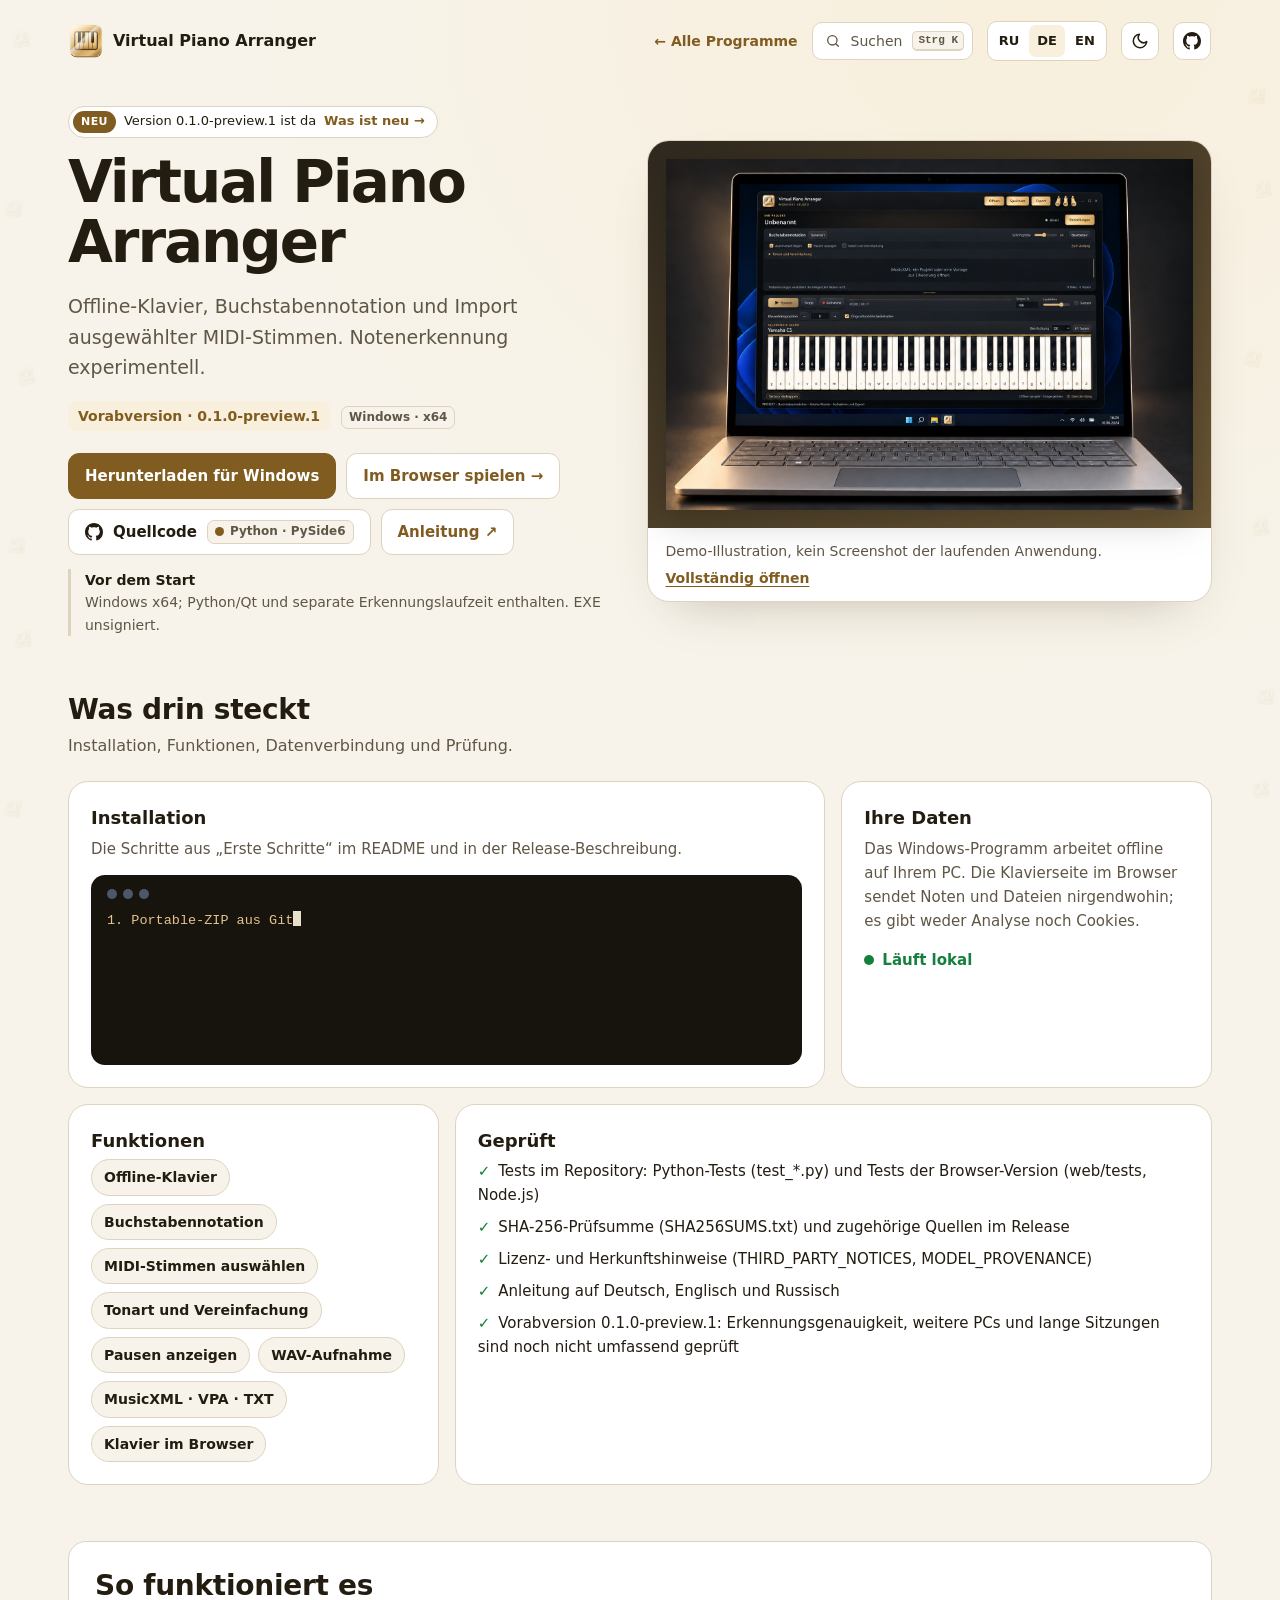
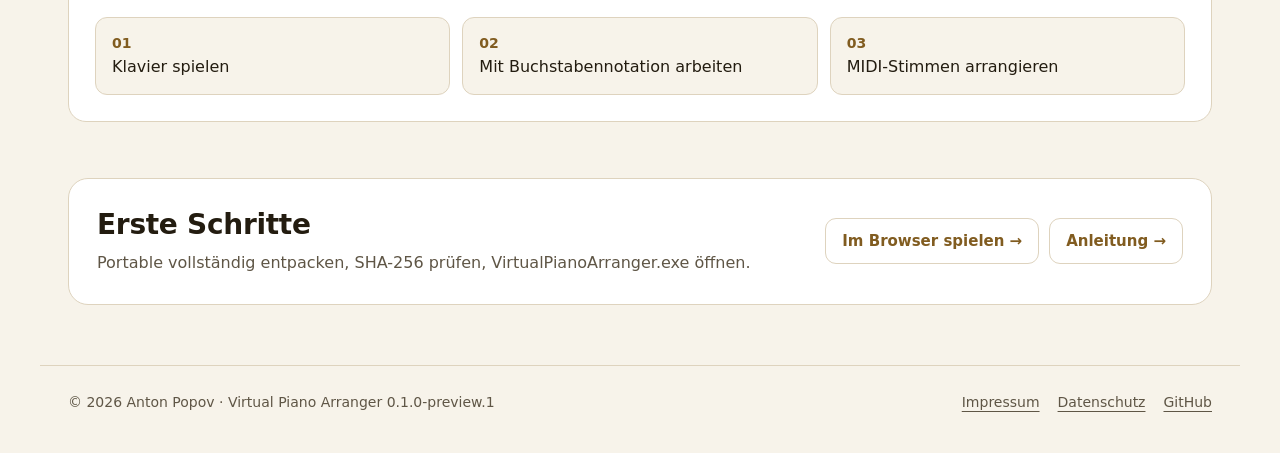
==== commit f17896a7: "kit: quiet side decor of program icons on wide screens One fixed, aria-hidden layer in the page marg" ====
--- a/index.html
+++ b/index.html
@@ -7,8 +7,8 @@
 <meta name="description" content="Offline-Klavier, Buchstabennotation und Import ausgewählter MIDI-Stimmen. Notenerkennung experimentell.">
 <title>Virtual Piano Arranger — Anleitung · Vorabversion · 0.1.0-preview.1</title>
 <link rel="icon" href="presentation-icon.png">
-<script src="assets/kit/kit-theme.js"></script><link rel="stylesheet" href="assets/kit/kit.css?v=2026.11.06-1"><link rel="stylesheet" href="theme.css?v=2026.11.06-1"><script src="assets/kit/programs.js?v=2026.11.06-1" defer></script><script src="assets/kit/kit.js?v=2026.11.06-1" defer></script>
-<link rel="stylesheet" href="presentation.css?v=2026.11.06-1">
+<script src="assets/kit/kit-theme.js"></script><link rel="stylesheet" href="assets/kit/kit.css?v=2026.11.06-2"><link rel="stylesheet" href="theme.css?v=2026.11.06-2"><script src="assets/kit/programs.js?v=2026.11.06-2" defer></script><script src="assets/kit/kit.js?v=2026.11.06-2" defer></script>
+<link rel="stylesheet" href="presentation.css?v=2026.11.06-2">
 </head>
 <body class="ppk-page">
 <a class="ppk-skip" href="#main">Zum Inhalt</a>
--- a/assets/kit/kit.css
+++ b/assets/kit/kit.css
@@ -245,3 +245,18 @@
   html.ppk-js .ppk-reveal:not(.ppk-in){opacity:1;transform:none}
 }
 @media (forced-colors:active){.ppk-pitem[aria-selected="true"]{outline:2px solid Highlight}.ppk-tabs button[aria-selected="true"]{outline:2px solid Highlight}}
+
+/* side decor (kit.js builds it on screens >= 1280px; nothing without JS) */
+.ppk-decor{display:none}
+@media (min-width:1280px){
+  .ppk-decor{display:block;position:fixed;inset:0;z-index:0;overflow:hidden;pointer-events:none;container-type:inline-size;opacity:0;transition:opacity 1.2s ease}
+  .ppk-decor.ppk-decor-on{opacity:1}
+  .ppk-decor-side{position:absolute;top:0;bottom:0;width:calc((100cqi - var(--ppk-decor-shell,var(--ppk-shell)))/2);animation:ppk-decor-drift 90s ease-in-out infinite alternate;will-change:transform}
+  .ppk-decor-l{left:0}
+  .ppk-decor-r{right:0;animation-direction:alternate-reverse}
+  .ppk-decor-i{--ppk-sz:clamp(18px,calc(var(--ppk-k,1) * ((100cqi - var(--ppk-decor-shell,var(--ppk-shell)))/2 - 28px)),72px);position:absolute;top:var(--ppk-y,0);left:calc(var(--ppk-x,.5) * (100% - 1.2 * var(--ppk-sz)) + .1 * var(--ppk-sz));width:var(--ppk-sz);height:var(--ppk-sz);object-fit:contain;opacity:.06;transform:rotate(var(--ppk-r,0deg));user-select:none}
+  [data-theme="dark"] .ppk-decor-i{opacity:.08}
+}
+@keyframes ppk-decor-drift{from{transform:translateY(-10px)}to{transform:translateY(10px)}}
+@media print{.ppk-decor{display:none!important}}
+@media (prefers-reduced-motion:reduce){.ppk-decor{transition:none}.ppk-decor-side{animation:none;will-change:auto}}
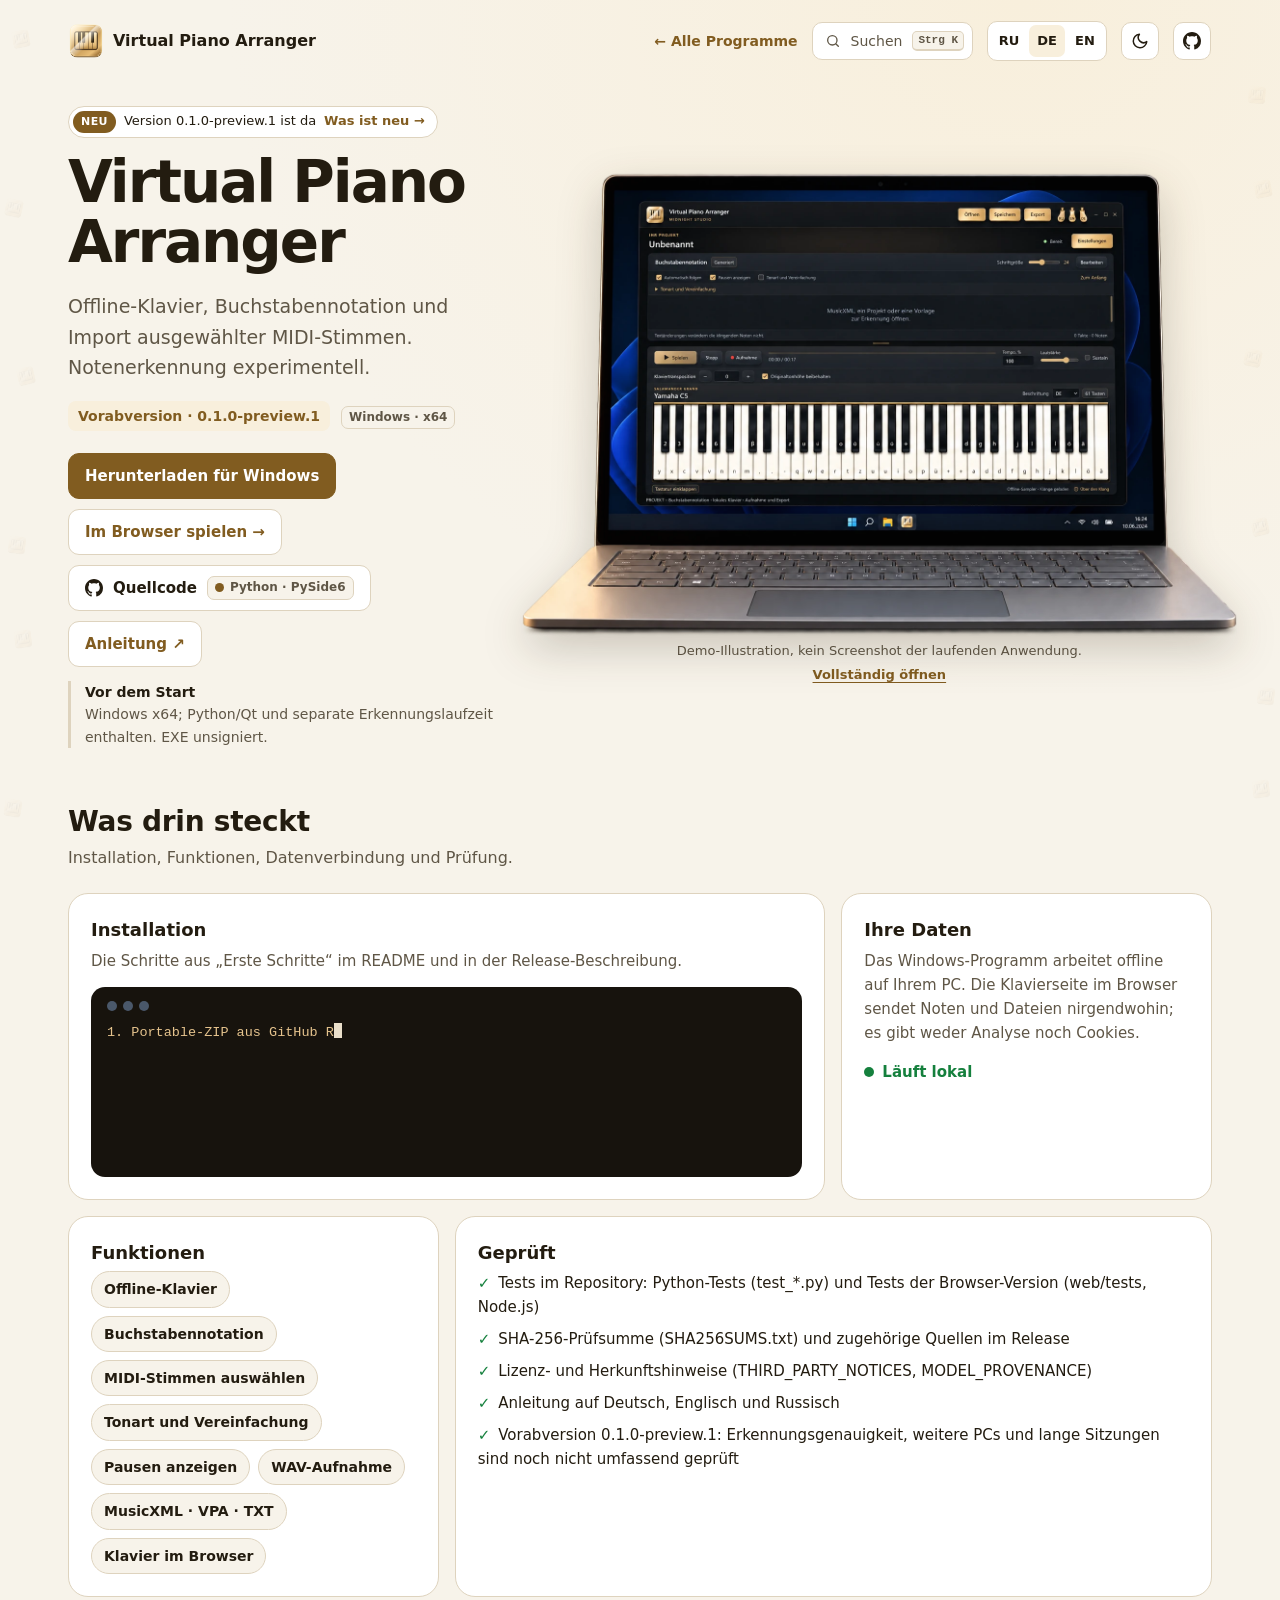
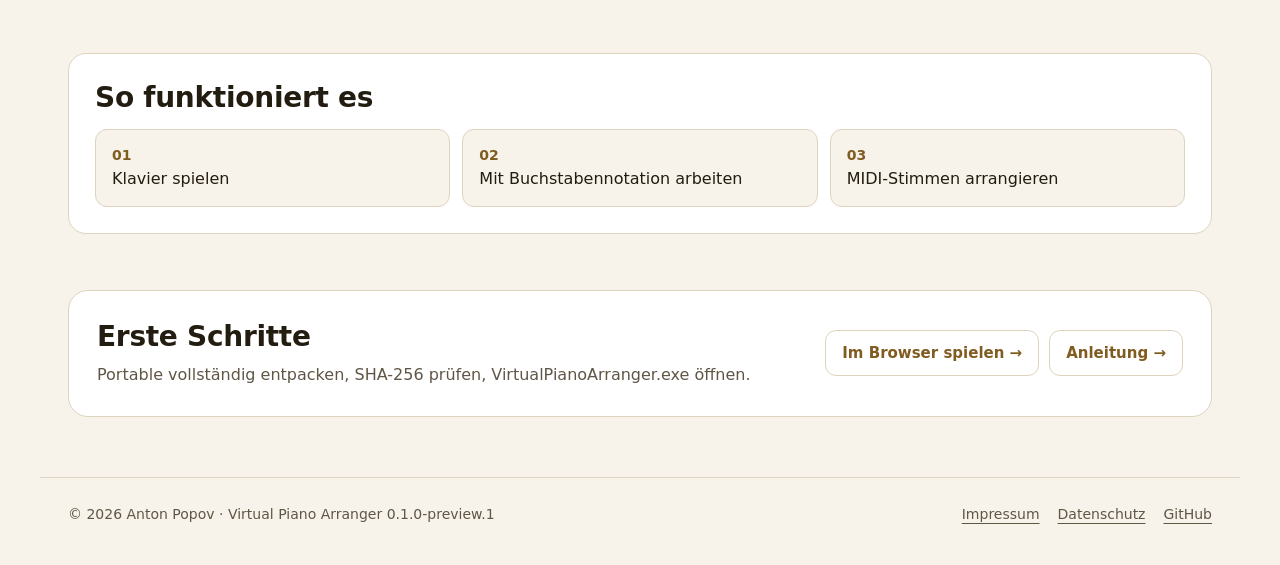
==== commit 1298d5df: "landing: plain laptop hero, larger, screen in the page language No card frame or backdrop; the cut-o" ====
--- a/index.html
+++ b/index.html
@@ -8,7 +8,7 @@
 <title>Virtual Piano Arranger — Anleitung · Vorabversion · 0.1.0-preview.1</title>
 <link rel="icon" href="presentation-icon.png">
 <script src="assets/kit/kit-theme.js"></script><link rel="stylesheet" href="assets/kit/kit.css?v=2026.11.06-2"><link rel="stylesheet" href="theme.css?v=2026.11.06-2"><script src="assets/kit/programs.js?v=2026.11.06-2" defer></script><script src="assets/kit/kit.js?v=2026.11.06-2" defer></script>
-<link rel="stylesheet" href="presentation.css?v=2026.11.06-2">
+<link rel="stylesheet" href="presentation.css?v=2026.11.06-2-laptop">
 </head>
 <body class="ppk-page">
 <a class="ppk-skip" href="#main">Zum Inhalt</a>
@@ -24,7 +24,7 @@
   </nav>
 </div>
 <main class="ppk-shell" id="main">
-<div class="ppk-hero">
+<div class="ppk-hero ppk-hero-laptop">
 <div>
 <a class="ppk-pill" href="https://github.com/popovantondev/VirtualPianoArranger/releases/tag/v0.1.0-preview.1"><span class="ppk-new">NEU</span><span>Version 0.1.0-preview.1 ist da</span> <span class="ppk-more">Was ist neu →</span></a>
 <h1>Virtual Piano Arranger</h1>
@@ -39,9 +39,9 @@
 <p class="ppk-requirements"><strong>Vor dem Start</strong>Windows x64; Python/Qt und separate Erkennungslaufzeit enthalten. EXE unsigniert.</p>
 
 </div>
-<figure class="ppk-preview">
-<div class="ppk-stage"><a href="assets/surface-laptop-de-v1.png"><img src="assets/surface-laptop-de-v1.png" alt="Virtual Piano Arranger — Demo-Illustration, kein Screenshot der laufenden Anwendung." decoding="async"></a></div>
-<figcaption>Demo-Illustration, kein Screenshot der laufenden Anwendung.<a class="ppk-open" href="assets/surface-laptop-de-v1.png">Vollständig öffnen</a></figcaption>
+<figure class="laptop-hero">
+<a class="laptop-link" href="assets/surface-laptop-cutout-de.webp"><img src="assets/surface-laptop-cutout-de.webp" alt="Virtual Piano Arranger — Demo-Illustration, kein Screenshot der laufenden Anwendung." width="1496" height="974" decoding="async"></a>
+<figcaption>Demo-Illustration, kein Screenshot der laufenden Anwendung.<a class="ppk-open" href="assets/surface-laptop-cutout-de.webp">Vollständig öffnen</a></figcaption>
 </figure>
 </div>
 
--- a/presentation.css
+++ b/presentation.css
@@ -3,6 +3,11 @@
 .ppk-start{display:grid;grid-template-columns:minmax(0,1fr) auto;gap:24px;align-items:center;padding:28px;border:1px solid var(--ppk-line);border-radius:var(--ppk-radius-l);background:var(--ppk-panel)}
 .ppk-start h2{margin:0 0 8px}.ppk-start p{margin:0;color:var(--ppk-muted)}.ppk-start .ppk-actions{margin:0}
 .ppk-notice{margin:14px 0 0;padding:12px 14px;border-radius:var(--ppk-radius-m);background:var(--ppk-tint);color:var(--ppk-ink);font-size:15px}
-.ppk-stage a{display:grid;place-items:center;max-width:100%}
+.ppk-hero-laptop{grid-template-columns:minmax(0,.8fr) minmax(0,1.3fr);gap:24px}
+.laptop-hero{margin:0 -28px 0 0;text-align:center}
+.laptop-hero a.laptop-link{display:block}
+.laptop-hero img{display:block;width:100%;height:auto;filter:drop-shadow(0 16px 22px rgba(40,28,10,.22))}
+.laptop-hero figcaption{margin:2px auto 0;max-width:64ch;color:var(--ppk-muted);font-size:13px;line-height:1.5}
+@media (max-width:900px){.ppk-hero-laptop{grid-template-columns:1fr;gap:18px}.laptop-hero{margin:0}}
 .ppk-open{display:block;margin-top:4px;color:var(--ppk-accent);font-weight:600;text-underline-offset:3px}
 @media (max-width:760px){.ppk-start{grid-template-columns:1fr;padding:22px}}
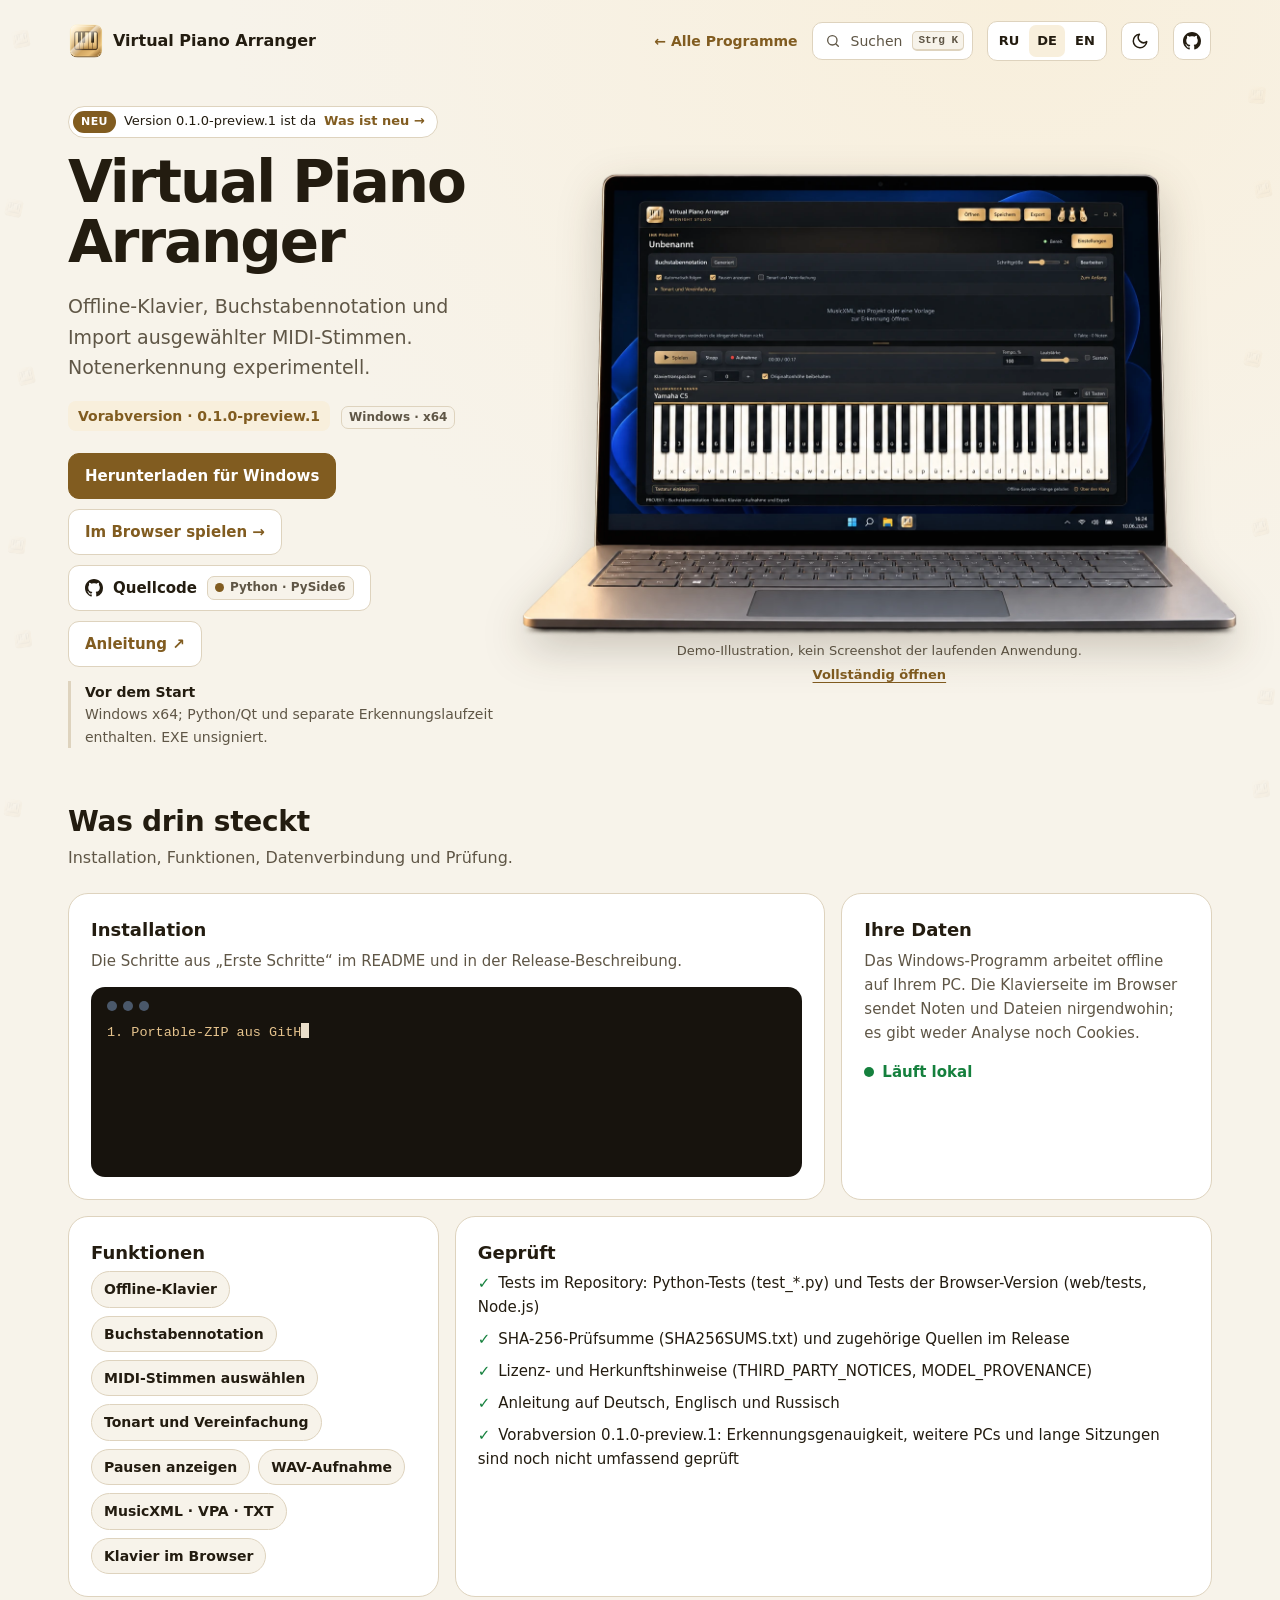
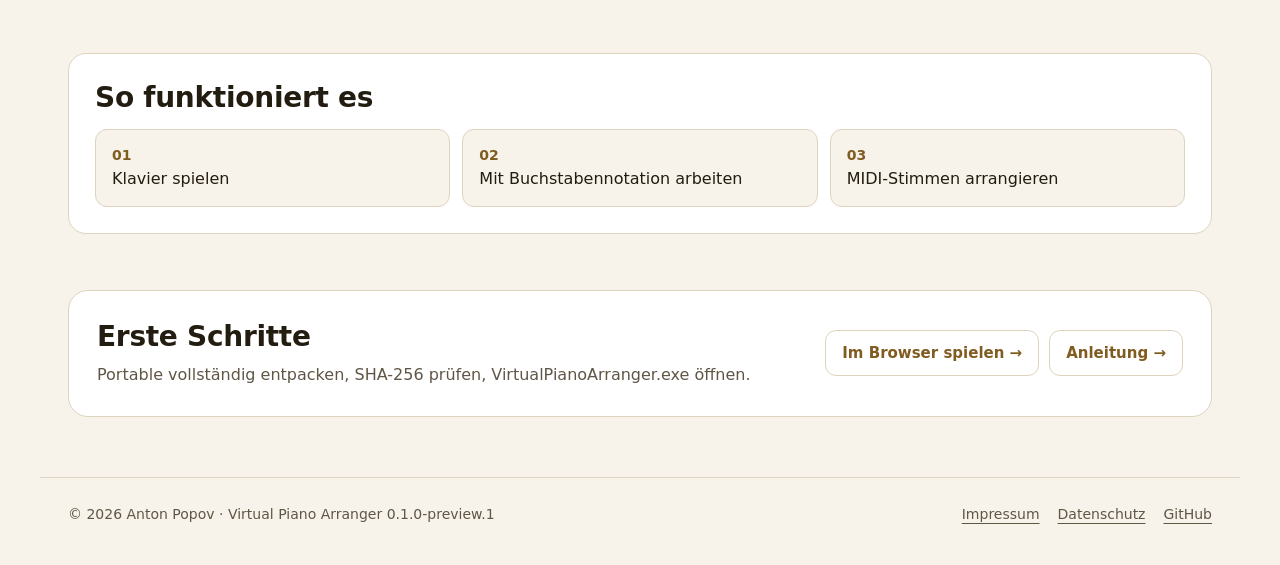
==== commit 79129084: "perf: smaller site images and icons, local guide images Screenshots get WebP copies at twice their s" ====
--- a/index.html
+++ b/index.html
@@ -40,7 +40,7 @@
 
 </div>
 <figure class="laptop-hero">
-<a class="laptop-link" href="assets/surface-laptop-cutout-de.webp"><img src="assets/surface-laptop-cutout-de.webp" alt="Virtual Piano Arranger — Demo-Illustration, kein Screenshot der laufenden Anwendung." width="1496" height="974" decoding="async"></a>
+<a class="laptop-link" href="assets/surface-laptop-cutout-de.webp"><img src="assets/surface-laptop-cutout-de.webp" alt="Virtual Piano Arranger — Demo-Illustration, kein Screenshot der laufenden Anwendung." width="1496" height="974" decoding="async" fetchpriority="high"></a>
 <figcaption>Demo-Illustration, kein Screenshot der laufenden Anwendung.<a class="ppk-open" href="assets/surface-laptop-cutout-de.webp">Vollständig öffnen</a></figcaption>
 </figure>
 </div>
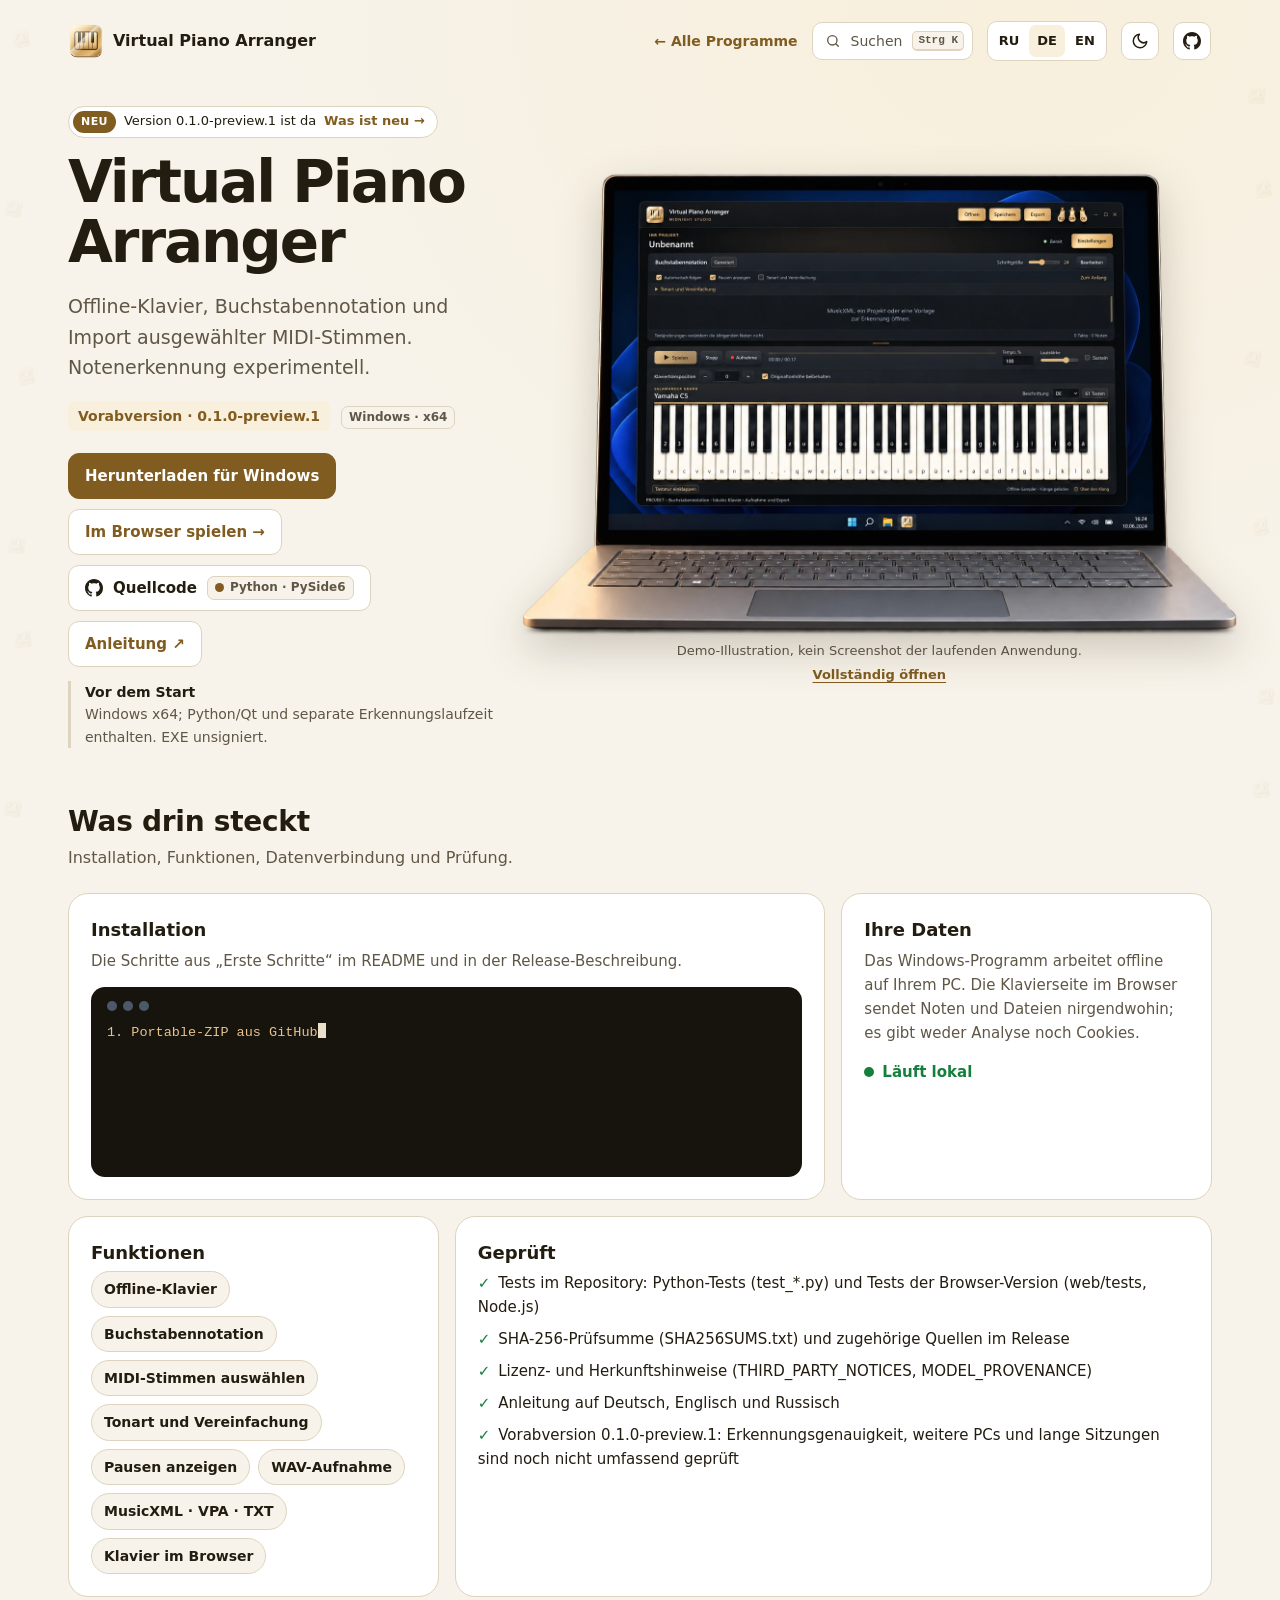
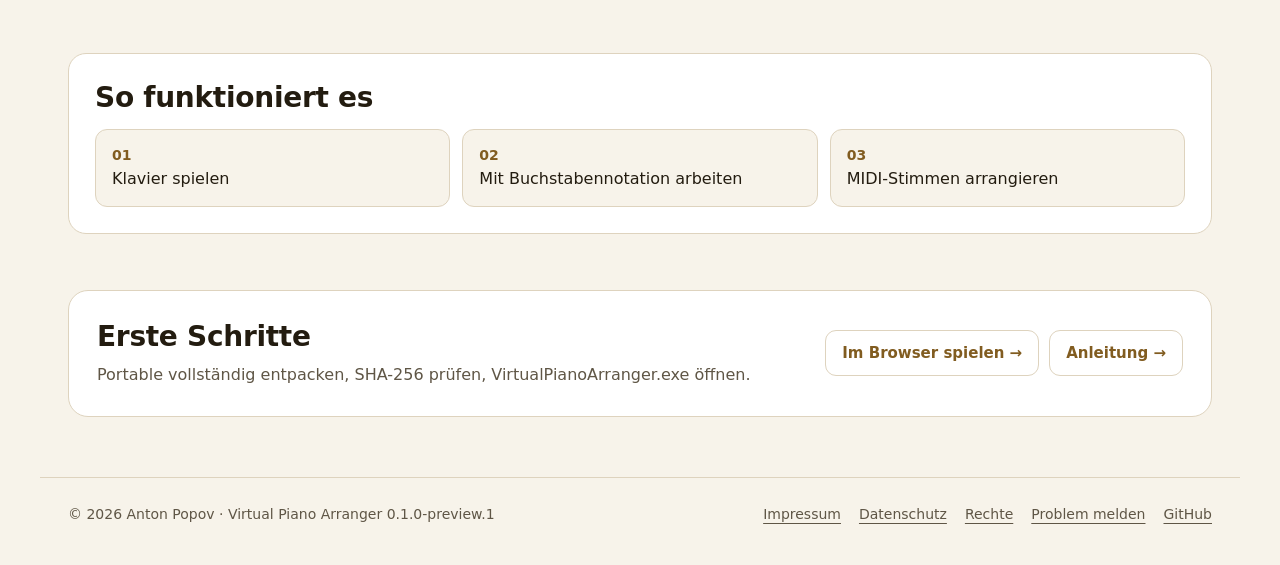
==== commit 6f8c87ee: "site: one tab title pattern and one footer across programs Landing titles name the program and what " ====
--- a/index.html
+++ b/index.html
@@ -5,7 +5,7 @@
 <meta name="viewport" content="width=device-width,initial-scale=1">
 <meta name="color-scheme" content="light dark">
 <meta name="description" content="Offline-Klavier, Buchstabennotation und Import ausgewählter MIDI-Stimmen. Notenerkennung experimentell.">
-<title>Virtual Piano Arranger — Anleitung · Vorabversion · 0.1.0-preview.1</title>
+<title>Virtual Piano Arranger — Offline-Klavier, Buchstabennotation und Import ausgewählter MIDI-Stimmen</title>
 <link rel="icon" href="presentation-icon.png">
 <script src="assets/kit/kit-theme.js"></script><link rel="stylesheet" href="assets/kit/kit.css?v=2026.11.06-2"><link rel="stylesheet" href="theme.css?v=2026.11.06-2"><script src="assets/kit/programs.js?v=2026.11.06-2" defer></script><script src="assets/kit/kit.js?v=2026.11.06-2" defer></script>
 <link rel="stylesheet" href="presentation.css?v=2026.11.06-2-laptop">
@@ -67,8 +67,8 @@
 </section>
 </main>
 <footer class="ppk-footer">
-  <span>© 2026 Anton Popov · Virtual Piano Arranger 0.1.0-preview.1</span>
-  <nav aria-label="Rechtliches"><a href="https://popovantondev.github.io/popovantondev/impressum.html">Impressum</a><a href="https://popovantondev.github.io/popovantondev/datenschutz.html">Datenschutz</a><a href="https://github.com/popovantondev/VirtualPianoArranger">GitHub</a></nav>
+<span>© 2026 Anton Popov · Virtual Piano Arranger 0.1.0-preview.1</span>
+<nav aria-label="Rechtliches"><a href="https://popovantondev.github.io/popovantondev/impressum.html">Impressum</a><a href="https://popovantondev.github.io/popovantondev/datenschutz.html">Datenschutz</a><a href="https://github.com/popovantondev/VirtualPianoArranger/blob/main/LICENSE">Rechte</a><a href="https://github.com/popovantondev/VirtualPianoArranger/issues/new">Problem melden</a><a href="https://github.com/popovantondev/VirtualPianoArranger">GitHub</a></nav>
 </footer>
 </body>
 </html>
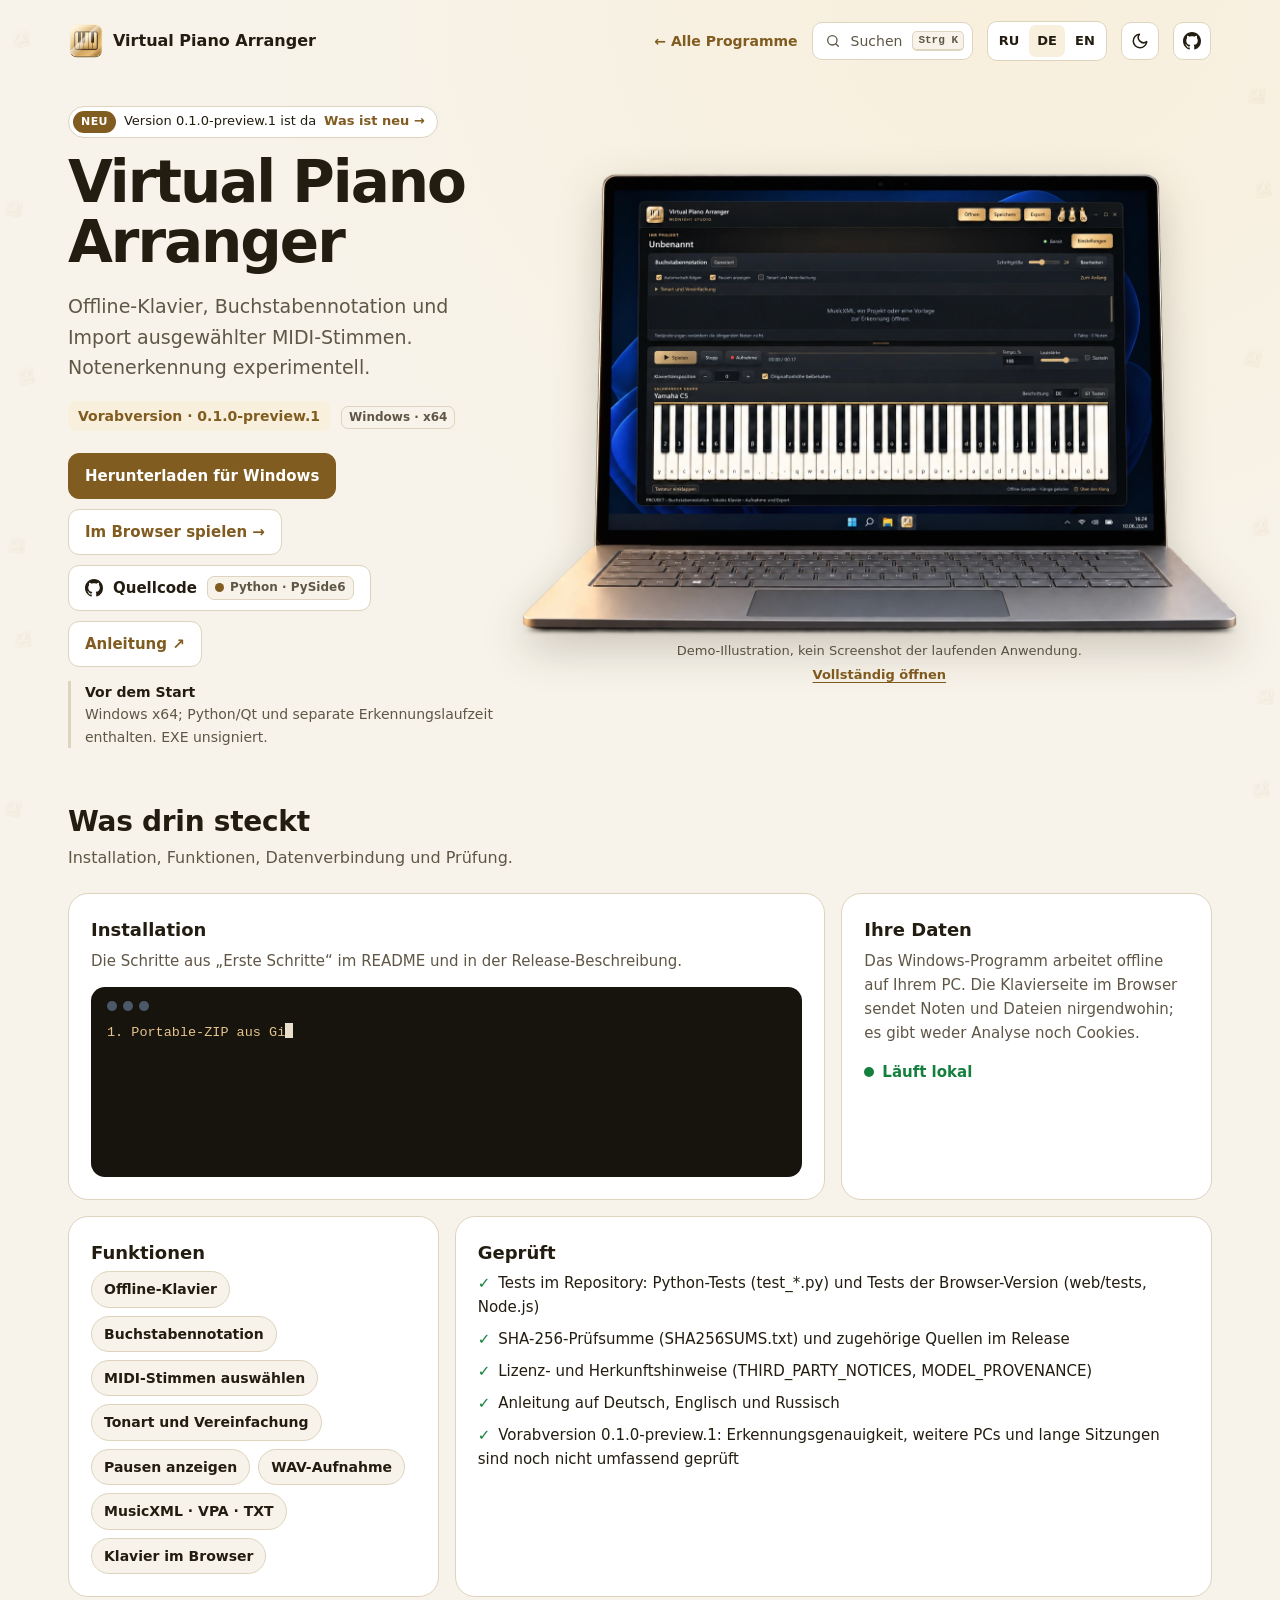
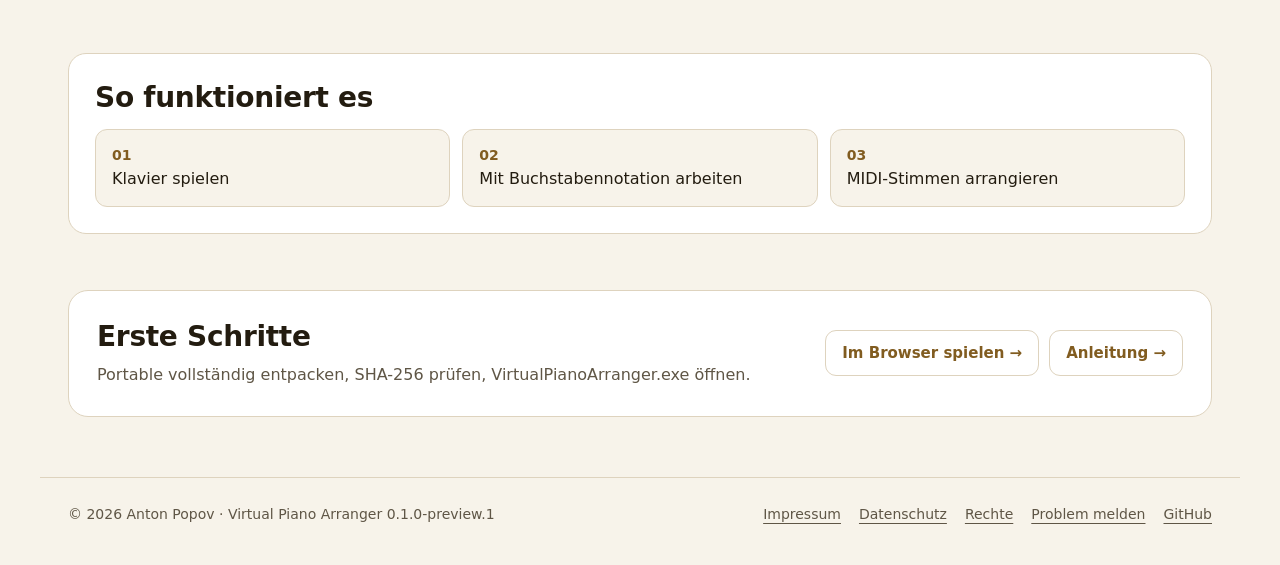
==== commit b3de12f4: "kit: search box without focus frame, palette closes before leaving The palette input lost its clippe" ====
--- a/index.html
+++ b/index.html
@@ -7,8 +7,8 @@
 <meta name="description" content="Offline-Klavier, Buchstabennotation und Import ausgewählter MIDI-Stimmen. Notenerkennung experimentell.">
 <title>Virtual Piano Arranger — Offline-Klavier, Buchstabennotation und Import ausgewählter MIDI-Stimmen</title>
 <link rel="icon" href="presentation-icon.png">
-<script src="assets/kit/kit-theme.js"></script><link rel="stylesheet" href="assets/kit/kit.css?v=2026.11.06-2"><link rel="stylesheet" href="theme.css?v=2026.11.06-2"><script src="assets/kit/programs.js?v=2026.11.06-2" defer></script><script src="assets/kit/kit.js?v=2026.11.06-2" defer></script>
-<link rel="stylesheet" href="presentation.css?v=2026.11.06-2-laptop">
+<script src="assets/kit/kit-theme.js"></script><link rel="stylesheet" href="assets/kit/kit.css?v=2026.11.06-3"><link rel="stylesheet" href="theme.css?v=2026.11.06-3"><script src="assets/kit/programs.js?v=2026.11.06-3" defer></script><script src="assets/kit/kit.js?v=2026.11.06-3" defer></script>
+<link rel="stylesheet" href="presentation.css?v=2026.11.06-3-laptop">
 </head>
 <body class="ppk-page">
 <a class="ppk-skip" href="#main">Zum Inhalt</a>
--- a/assets/kit/kit.css
+++ b/assets/kit/kit.css
@@ -173,6 +173,7 @@
 .ppk-phead{display:flex;align-items:center;border-bottom:1px solid var(--ppk-line)}
 .ppk-palette-input{flex:1;min-width:0;padding:16px 18px;border:0;background:transparent;color:var(--ppk-ink);font:inherit;font-size:17px;outline:none}
 .ppk-palette-input::placeholder{color:var(--ppk-muted);opacity:1}
+.ppk-overlay .ppk-palette-input:focus-visible{outline:none}
 .ppk-phead:focus-within{box-shadow:inset 0 -2px 0 var(--ppk-focus)}
 .ppk-pclose{margin-right:12px;padding:6px 8px;border:1px solid var(--ppk-line);border-radius:7px;background:var(--ppk-bg);color:var(--ppk-muted);font:600 12px/1 var(--ppk-mono);cursor:pointer}
 .ppk-plist{max-height:min(420px,55vh);margin:0;padding:6px;overflow:auto;list-style:none}
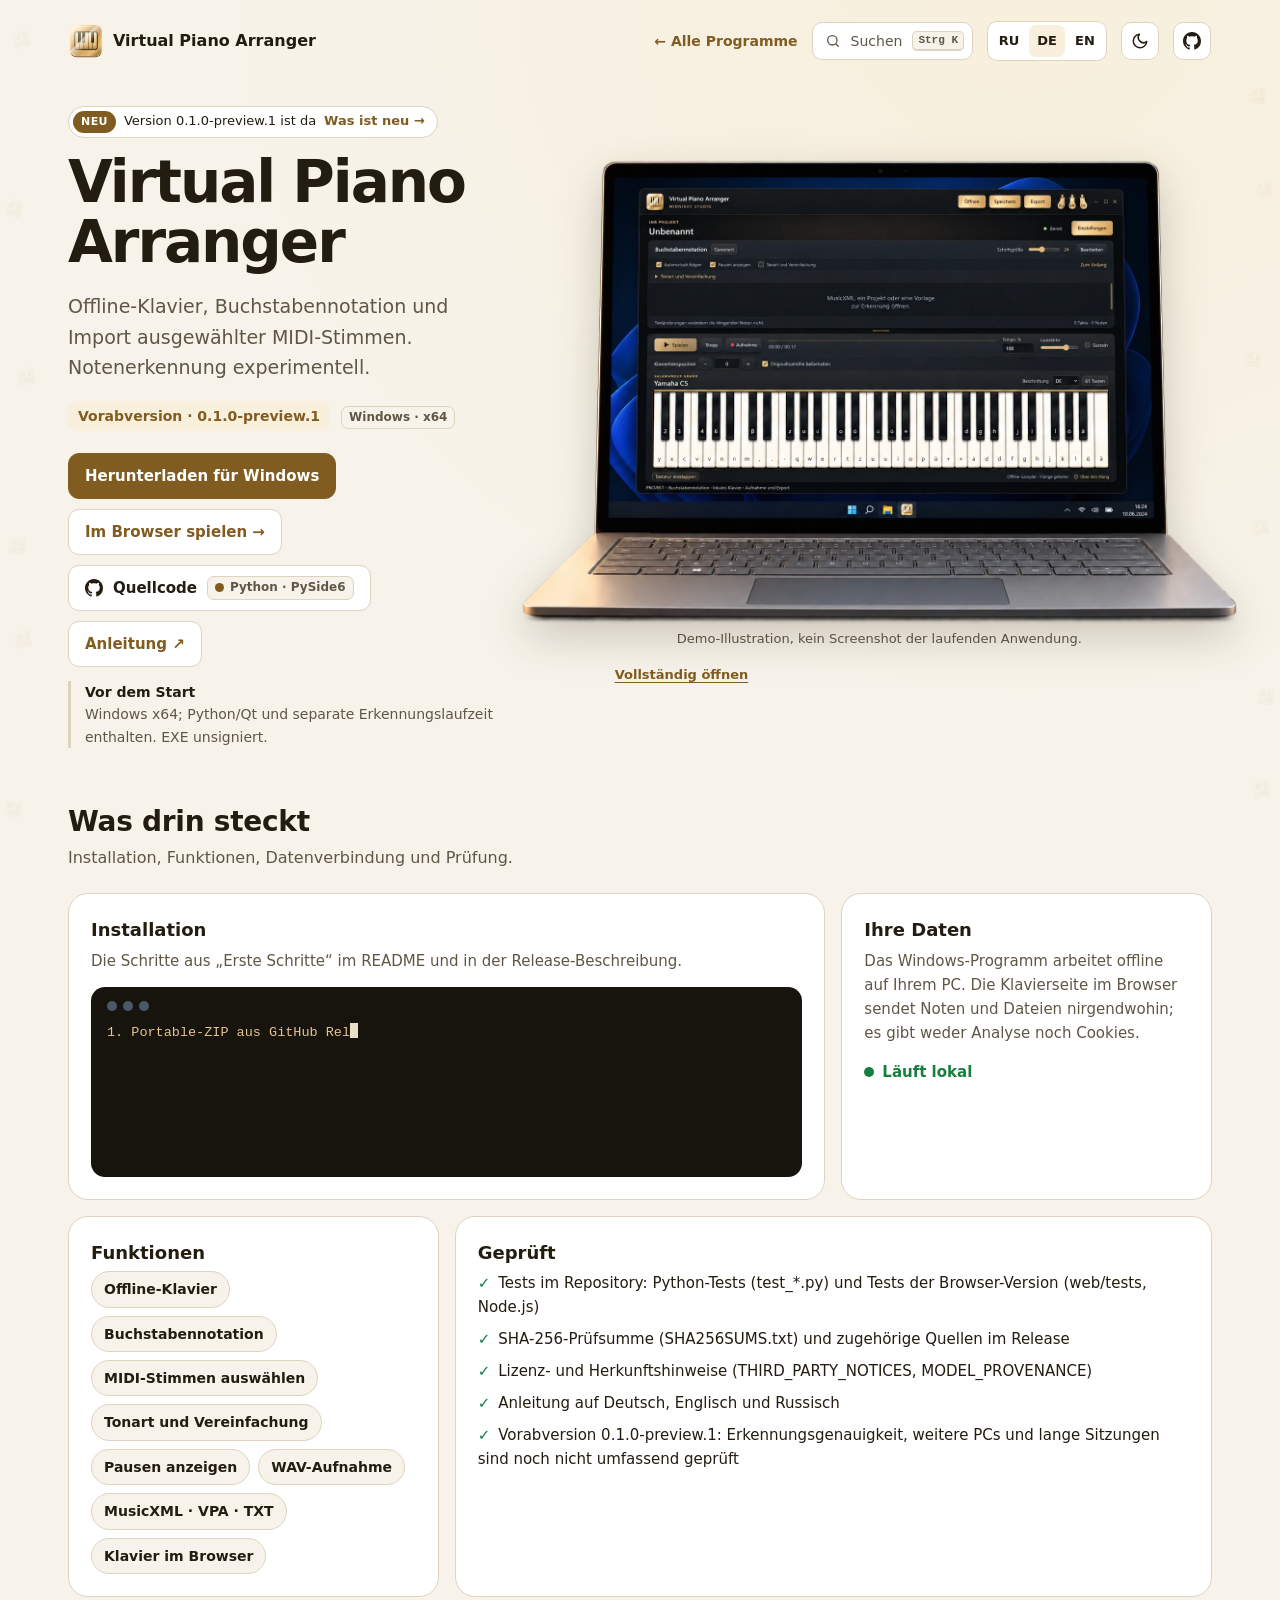
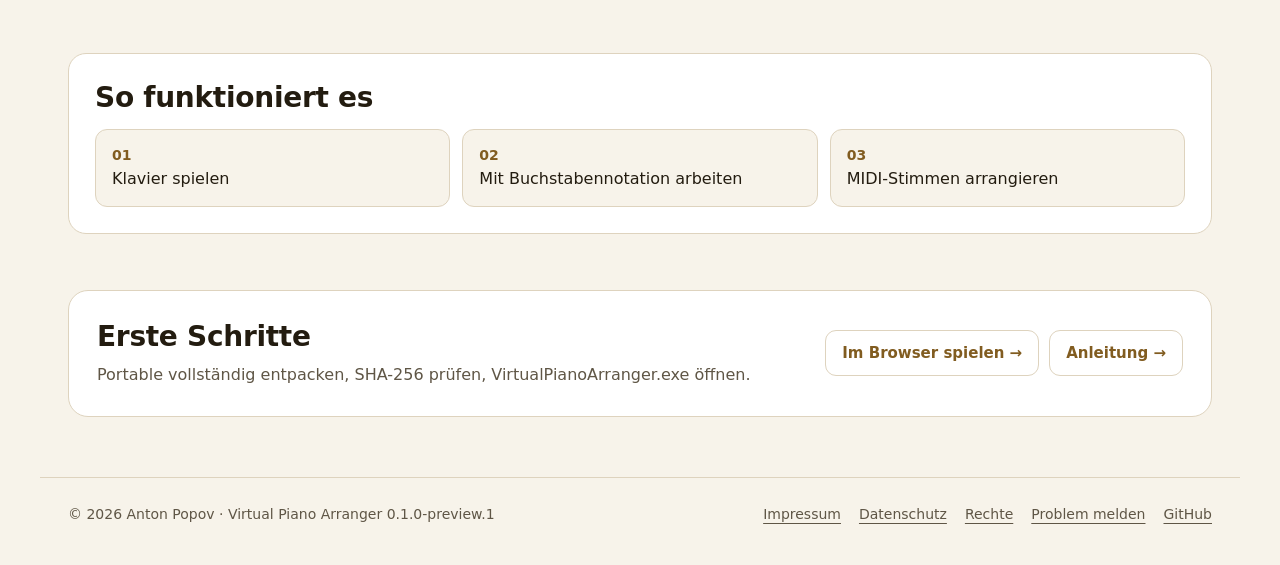
==== commit 2212d2d2: "Kit update: stacked source-code button on narrow phones, 'Close' on touch search, new cache-busting " ====
--- a/index.html
+++ b/index.html
@@ -7,8 +7,8 @@
 <meta name="description" content="Offline-Klavier, Buchstabennotation und Import ausgewählter MIDI-Stimmen. Notenerkennung experimentell.">
 <title>Virtual Piano Arranger — Offline-Klavier, Buchstabennotation und Import ausgewählter MIDI-Stimmen</title>
 <link rel="icon" href="presentation-icon.png">
-<script src="assets/kit/kit-theme.js"></script><link rel="stylesheet" href="assets/kit/kit.css?v=2026.11.06-3"><link rel="stylesheet" href="theme.css?v=2026.11.06-3"><script src="assets/kit/programs.js?v=2026.11.06-3" defer></script><script src="assets/kit/kit.js?v=2026.11.06-3" defer></script>
-<link rel="stylesheet" href="presentation.css?v=2026.11.06-3-laptop">
+<script src="assets/kit/kit-theme.js"></script><link rel="stylesheet" href="assets/kit/kit.css?v=2026.11.16-1"><link rel="stylesheet" href="theme.css?v=2026.11.16-1"><script src="assets/kit/programs.js?v=2026.11.16-1" defer></script><script src="assets/kit/kit.js?v=2026.11.16-1" defer></script>
+<link rel="stylesheet" href="presentation.css?v=2026.11.16-1-laptop">
 </head>
 <body class="ppk-page">
 <a class="ppk-skip" href="#main">Zum Inhalt</a>
--- a/assets/kit/kit.css
+++ b/assets/kit/kit.css
@@ -124,6 +124,7 @@
 .ppk-live::before{content:"";width:10px;height:10px;border-radius:50%;background:var(--ppk-ok);box-shadow:0 0 0 0 rgba(22,163,74,.55);animation:ppk-pulse 2s infinite}
 @keyframes ppk-pulse{70%{box-shadow:0 0 0 10px rgba(22,163,74,0)}100%{box-shadow:0 0 0 0 rgba(22,163,74,0)}}
 .ppk-checks{display:grid;gap:8px;margin:0;padding:0;list-style:none;font-size:15px}
+.ppk-checks li{overflow-wrap:anywhere}
 .ppk-checks li::before{content:"\2713";margin-right:8px;color:var(--ppk-ok);font-weight:800}
 
 /* ---------- steps ---------- */
@@ -226,18 +227,47 @@
   .ppk-pfoot{display:none}
   .ppk-overlay{padding-top:8vh}
 }
-@media (max-width:520px){
-  .ppk-nav{flex-wrap:wrap;row-gap:6px}
-  .ppk-nav::after{content:"";order:4;flex-basis:100%;height:0}
-  .ppk-brand{order:1;margin-right:auto}
+/* Phones: touch targets 44 px, the header is two full rows (name + theme + GitHub, then [back] search + language switch that fills the rest),
+   it scrolls away with the page instead of sticking (two rows would eat a seventh of the screen), long names wrap instead of being cut. */
+@media (max-width:640px){
+  .ppk-icon-btn{width:44px;height:44px}
+  .ppk-search-btn{width:44px;min-height:44px}
+  .ppk-back{width:44px;min-height:44px}
+  .ppk-langs a{min-width:40px;min-height:40px}
+  .ppk-brand{min-height:44px}
+  .ppk-tabs button{min-height:44px}
+  .ppk-pill{min-height:40px;font-size:13px;flex-wrap:wrap;row-gap:2px;border-radius:20px}
+  .ppk-pill .ppk-more{white-space:normal}
+  .ppk-field small{font-size:12px}
+  .ppk-pill .ppk-new{font-size:12px}
+  .ppk-footer a{display:inline-flex;align-items:center;justify-content:center;min-height:40px;min-width:44px}
+  /* Guide table of contents and disclosure rows: finger-sized rows (guides with their own class names carry the same rule in their own CSS) */
+  .ppk-page .ppk-contents a{display:inline-flex;align-items:center;min-height:44px;min-width:44px}
+  .ppk-page details>summary{padding-block:11px}
+  .ppk-pclose{min-width:44px;min-height:44px;margin-right:6px;font-size:13px}
+  .ppk-chip{font-size:12px}
+}
+@media (max-width:560px){
+  .ppk-nav-wrap{position:static}
+  .ppk-nav{flex-wrap:wrap;row-gap:8px;gap:8px}
+  .ppk-nav::after{content:"";order:4;flex-basis:100%;height:0;margin:-8px 0 0}
+  .ppk-brand{order:1;flex:1 1 0;min-width:0;white-space:normal;font-size:16px;line-height:1.15}
+  .ppk-brand>span{overflow:visible;text-overflow:clip}
   .ppk-theme-btn{order:2}
   .ppk-gh-btn{order:3}
-  .ppk-back{order:5}
-  .ppk-search-btn{order:6;margin-left:auto}
-  .ppk-langs{order:7}
+  .ppk-back{order:5;width:auto;padding:0 6px 0 0;font-size:14px;justify-content:flex-start}
+  .ppk-back::before{content:none}
+  .ppk-search-btn{order:6}
+  .ppk-nav:not(:has(.ppk-langs)) .ppk-search-btn{order:2}
+  .ppk-langs{order:7;flex:1 1 0;min-width:0;padding:2px}
+  .ppk-langs a{flex:1 1 0}
   .ppk-spacer{display:none}
   .ppk-floating .ppk-nav{border-radius:26px;padding:8px 10px}
   .ppk-tile{padding:18px}
+}
+@media (max-width:359px){
+  .ppk-back{font-size:0;width:44px;padding:0;justify-content:center}
+  .ppk-back::before{content:"\2190";font-size:20px}
 }
 
 @media (prefers-reduced-motion:reduce){
@@ -260,4 +290,6 @@
 }
 @keyframes ppk-decor-drift{from{transform:translateY(-10px)}to{transform:translateY(10px)}}
 @media print{.ppk-decor{display:none!important}}
-@media (prefers-reduced-motion:reduce){.ppk-decor{transition:none}.ppk-decor-side{animation:none;will-change:auto}}+@media (prefers-reduced-motion:reduce){.ppk-decor{transition:none}.ppk-decor-side{animation:none;will-change:auto}}
+/* very narrow phones: the technology chip goes under the source-code label instead of beside it in two tall blocks */
+@media (max-width:420px){.ppk-btn-gh{flex-wrap:wrap;row-gap:6px}.ppk-btn-gh .ppk-chip{flex:1 0 100%;justify-content:center;text-align:center}}
--- a/presentation.css
+++ b/presentation.css
@@ -9,5 +9,5 @@
 .laptop-hero img{display:block;width:100%;height:auto;filter:drop-shadow(0 16px 22px rgba(40,28,10,.22))}
 .laptop-hero figcaption{margin:2px auto 0;max-width:64ch;color:var(--ppk-muted);font-size:13px;line-height:1.5}
 @media (max-width:900px){.ppk-hero-laptop{grid-template-columns:1fr;gap:18px}.laptop-hero{margin:0}}
-.ppk-open{display:block;margin-top:4px;color:var(--ppk-accent);font-weight:600;text-underline-offset:3px}
+.ppk-open{display:flex;align-items:center;min-height:44px;margin-top:4px;color:var(--ppk-accent);font-weight:600;text-underline-offset:3px}
 @media (max-width:760px){.ppk-start{grid-template-columns:1fr;padding:22px}}
